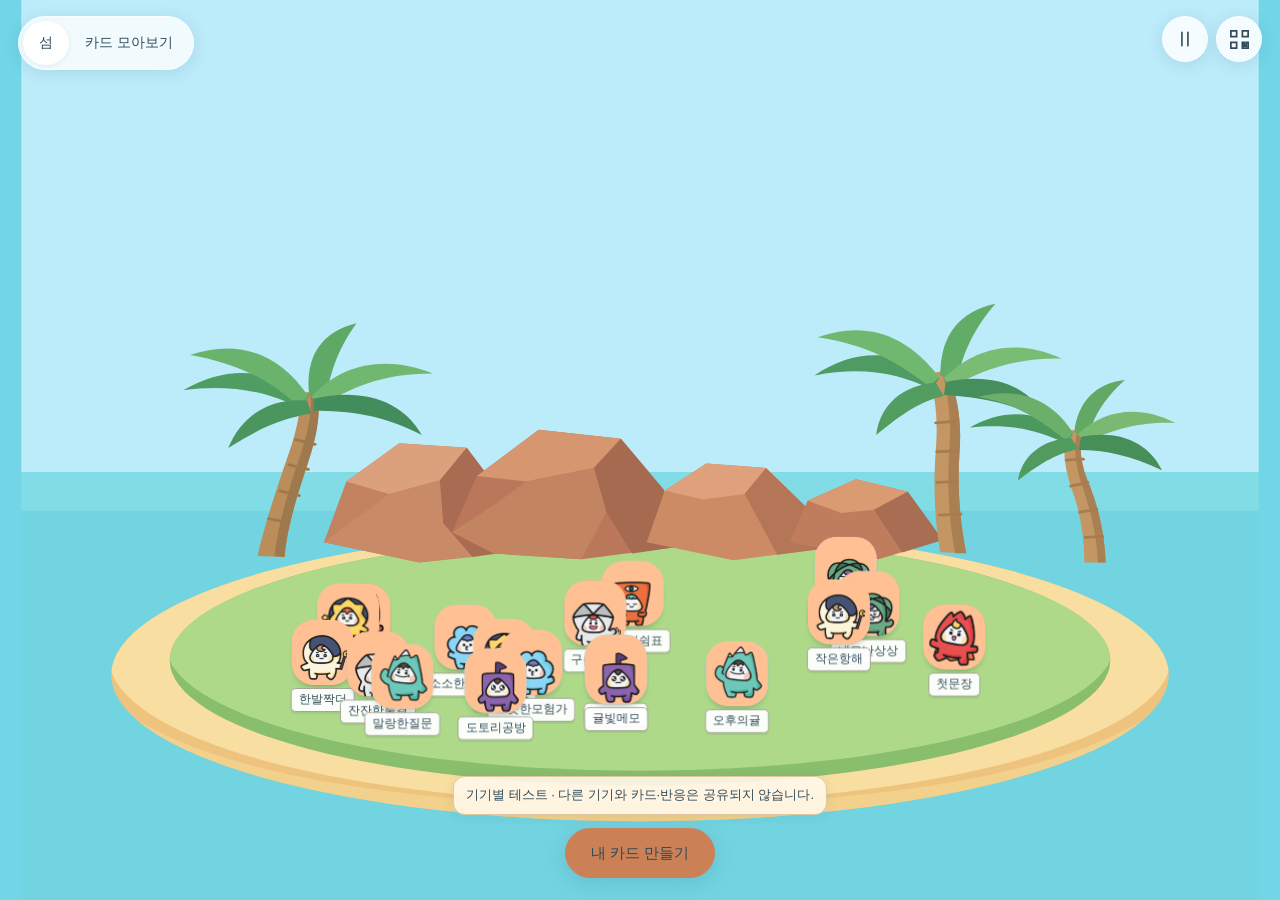
==== career-day-test/index.html @ 50d61bfe "Add Hope Creator mobile profile-card UI test in career-day-test" ====
<!doctype html><html lang="ko"><head><meta charset="utf-8"><meta name="viewport" content="width=device-width,initial-scale=1,viewport-fit=cover"><meta http-equiv="Content-Security-Policy" content="default-src 'self' data: blob:; script-src 'self'; style-src 'self' 'unsafe-inline'; img-src 'self' data: blob:; connect-src 'none'; object-src 'none'; base-uri 'self'; form-action 'none'"><meta name="theme-color" content="#73d8e9"><title>Hope Creator · Smilemates</title><link rel="stylesheet" href="./studio/style.css"><link rel="stylesheet" href="./studio/island.css"></head><body><div id="hc-root">
<nav class="island-controls" aria-label="보기 방식"><div class="view-switch"><button id="world-view" class="selected" aria-pressed="true">섬</button><button id="grid-view" aria-pressed="false">카드 모아보기</button></div><div class="utility-controls"><button id="motion-toggle" class="utility-button" aria-label="움직임 멈추기" title="움직임 멈추기">Ⅱ</button><button id="qr-open" class="utility-button" aria-label="휴대폰 접속 QR" title="휴대폰 접속 QR"><svg viewBox="0 0 24 24" aria-hidden="true"><path d="M3 3h6v6H3zM15 3h6v6h-6zM3 15h6v6H3zM15 15h2v2h-2zM19 15h2v6h-6v-2h4z"/></svg></button></div></nav>
<main><div class="world" id="world"><div class="island-stage" id="island-stage"><img class="island-landscape" src="./studio/assets/island.svg" alt=""><div id="avatars" class="avatars"></div></div></div><div id="card-grid" class="card-grid" hidden></div><div id="empty-state" hidden></div><div id="connection-notice" class="connection-notice" hidden></div></main>
<div class="my-card-dock"><button id="dock-button" class="button primary">내 카드 만들기</button></div>
<dialog id="editor" class="editor-dialog"><div class="dialog-header"><h2>자기소개 카드</h2><button class="icon-button close-editor" aria-label="카드 만들기 닫기">×</button></div><form id="profile-form" class="resume-sheet">
<div class="resume-top">
  <button id="character-preview" class="resume-photo" type="button" aria-label="필수 항목 작성 후 나의 캐릭터 그리기">
    <span id="preview-art"></span>
    <span id="photo-lock" class="photo-lock"><svg viewBox="0 0 32 32" aria-hidden="true"><rect x="7" y="14" width="18" height="14" rx="4"/><path d="M11 14v-4a5 5 0 0 1 10 0v4"/><path d="M16 20v3"/></svg><span class="sr-only">필수 항목 작성 후 열림</span></span>
    <span class="photo-edit">나를 그려요 <span aria-hidden="true">✎</span></span>
  </button>
  <div class="resume-info">
    <label class="resume-row"><span>이름</span><input name="name" id="name-input" maxlength="12" placeholder="눌러서 입력" required autocomplete="nickname"></label>
    <div class="resume-dopamine"><label for="dopamine-input">나의 도파민 <span class="field-count" data-count-for="dopamine-input">0/30</span></label><textarea name="dopamine" id="dopamine-input" maxlength="30" rows="3" placeholder="눌러서 입력" required></textarea></div>
  </div>
</div>
<section class="resume-section">
  <h3>지금의 나</h3>
  <div class="resume-mate-row"><span>나와 닮은 메이트</span><button type="button" class="mate-select-button" id="choose-mate" aria-haspopup="dialog">메이트 선택 <span aria-hidden="true">＋</span></button></div>
  <label class="resume-prompt" for="experience-input">메이트와 닮은 나의 경험 <span class="field-count" data-count-for="experience-input">0/80</span></label>
  <textarea name="experience" id="experience-input" maxlength="80" rows="3" placeholder="눌러서 입력" required></textarea>
</section>
<section class="resume-section">
  <h3>앞으로의 나</h3>
  <div class="resume-mate-row"><span>닮고 싶은 메이트</span><button type="button" class="mate-select-button" id="choose-aspiration" aria-haspopup="dialog">메이트 선택 <span aria-hidden="true">＋</span></button></div>
  <label class="resume-prompt" for="attempts-input">이를 위해 하고 있는 시도 <small>선택</small><span class="field-count" data-count-for="attempts-input">0/40</span></label>
  <textarea name="attempts" id="attempts-input" maxlength="40" rows="2" placeholder="눌러서 입력"></textarea>
</section>
<section class="resume-section">
  <h3><label for="concern-input">요즘 진로 고민</label><span class="field-count" data-count-for="concern-input">0/60</span></h3>
  <textarea name="concern" id="concern-input" maxlength="60" rows="3" placeholder="눌러서 입력" required></textarea>
</section>
<div class="form-end"><p id="form-error" role="alert" class="form-error" hidden></p><button type="submit" class="button primary full" id="submit-profile">저장</button></div></form></dialog>
<dialog id="mate-dialog" class="editor-dialog mate-dialog"><div class="dialog-header"><h2 id="mate-picker-title">메이트 선택</h2><button type="button" class="icon-button" id="mate-close" aria-label="메이트 선택 닫기">×</button></div><div class="mate-picker-body"><div id="mate-options" class="mate-options"></div></div></dialog>
<dialog id="character-dialog" class="editor-dialog character-dialog"><div class="dialog-header"><h2>나를 그려요</h2><button type="button" class="icon-button" id="character-close" aria-label="캐릭터 편집 닫기">×</button></div><div class="character-body"><div class="drawing-layout"><aside class="drawing-reference"><div id="reference-mate" aria-label="참고 메이트"></div></aside><details id="drawing-details" open><summary><span>직접 그리기</span><span aria-hidden="true">✎</span></summary><div class="drawing-tools"><div id="pen-colors" class="pen-colors"></div><button type="button" id="thin-pen" class="tool selected" aria-pressed="true">가는 펜</button><button type="button" id="thick-pen" class="tool" aria-pressed="false">굵은 펜</button></div><div class="canvas-wrap"><canvas id="drawing" width="600" height="600" aria-label="캐릭터 그림판"></canvas><span class="canvas-hint" id="canvas-hint"></span></div><div class="drawing-actions"><button type="button" id="undo-drawing" class="text-button">되돌리기</button><button type="button" id="clear-drawing" class="text-button">모두 지우기</button></div></details></div><button type="button" id="character-done" class="button primary full">완료</button></div></dialog>
<dialog id="profile-dialog" class="profile-dialog"><div class="profile-controls"><span id="profile-kind" class="preview-label"></span><button class="icon-button" id="close-profile" aria-label="소개 카드 닫기">×</button></div><article id="profile-card" class="profile-card"></article><div id="reaction-stage" class="reaction-stage" aria-live="polite"></div><div id="reaction-buttons" class="reaction-buttons"><button data-reaction="empathy" type="button" aria-label="공감해">❤️ 공감</button><button data-reaction="cool" type="button" aria-label="멋져">👏 멋져</button><button data-reaction="cheer" type="button" aria-label="응원해">🙌 응원</button><button data-reaction="curious" type="button" aria-label="궁금해">💭 궁금해</button></div><div class="profile-actions"><button class="button" id="edit-profile">수정</button><button class="button" id="save-image">이미지 저장</button><button class="button primary" id="present-card">크게 보기</button></div></dialog>
<dialog id="qr-dialog" class="qr-dialog"><button id="qr-close" class="icon-button" aria-label="QR 닫기">×</button><img src="./studio/assets/join-qr.svg" alt="휴대폰 접속 QR"><a href="./">휴대폰 접속</a></dialog>
<div id="toast" class="toast" role="status" aria-live="polite" hidden></div></div><script type="module" src="./studio/app.js"></script></body></html>
---- career-day-test/studio/style.css ----
@font-face{font-family:Studio;src:local('Pretendard'),local('Noto Sans KR'),local('Malgun Gothic');font-display:swap}
:root{font-family:Studio,'Apple SD Gothic Neo','Malgun Gothic',sans-serif;color:#263e4b;background:#f7f2e7;font-synthesis:none;font-size:16px}*{box-sizing:border-box}body{margin:0}button,input,textarea{font:inherit}button,a,input,summary{-webkit-tap-highlight-color:transparent}button{cursor:pointer}button:disabled{opacity:.4;cursor:default}a{color:inherit}button:focus-visible,a:focus-visible,summary:focus-visible,input:focus-visible{outline:3px solid #528caa;outline-offset:4px}button{color:inherit}#hc-root [hidden]{display:none!important}#hc-root .topbar{max-width:1440px;margin:auto;padding:24px 5vw;display:flex;align-items:center;gap:24px;border-bottom:1px solid #d5c8b7}#hc-root .brand{display:flex;align-items:center;gap:10px;text-decoration:none;font-size:14px;letter-spacing:.08em;font-weight:700;flex:1}#hc-root .brand b{font-weight:400}#hc-root .brand-sun{font-size:35px;color:#d97b48;line-height:1}#hc-root .preview-label{font-size:13px;color:#795d46;background:#ede4d4;border-radius:30px;padding:7px 12px;white-space:nowrap}#hc-root .button{display:inline-flex;justify-content:center;align-items:center;gap:8px;min-height:46px;border:1px solid #b6b3a6;background:#fffaf1;border-radius:50px;padding:12px 22px;font-weight:700;font-size:15px;text-decoration:none}#hc-root .button.primary{background:#cf7549;border-color:#cf7549;color:#fffdf8}#hc-root .button:hover{filter:brightness(.97)}#hc-root .button.small{min-height:42px;padding:10px 17px;font-size:14px}#hc-root main{max-width:1180px;margin:auto;padding:0 5vw}#hc-root .intro{position:relative;text-align:center;padding:62px 0 30px}#hc-root .eyebrow{font-size:13px;color:#8b6042;font-weight:700;letter-spacing:.1em}#hc-root h1{position:relative;display:inline-block;margin:18px 0 16px;font-size:clamp(40px,5.8vw,67px);line-height:1.2;letter-spacing:-.055em;font-weight:800}#hc-root h1 span{color:#bc683f}#hc-root .title-star{position:absolute;width:44px;right:-58px;top:42px;fill:#d69c51;transform:rotate(11deg)}#hc-root .intro p{font-size:16px;line-height:1.8;color:#646d69;margin:0}#hc-root .town-toolbar{display:flex;align-items:center;justify-content:space-between;gap:15px;padding:20px 0 17px}#hc-root .view-switch{display:flex;background:#eae5d9;border-radius:30px;padding:4px}#hc-root .view-switch button{border:0;background:transparent;border-radius:30px;padding:11px 19px;font-size:14px;min-height:44px}#hc-root .view-switch button.selected{background:#fffdf6;box-shadow:0 1px 6px #3d352312;font-weight:700}#hc-root .motion-toggle{border:0;background:none;text-decoration:underline;text-underline-offset:4px;font-size:14px;padding:10px;min-height:44px}#hc-root .discovery-controls{display:flex;align-items:center;gap:16px}#hc-root .search{display:flex;align-items:center;gap:10px;background:#fffdf7;border:1px solid #d6cebf;border-radius:12px;padding:12px 16px;flex:1;max-width:440px}#hc-root .search svg{stroke:#7a8888;stroke-width:1.6;fill:none;flex-shrink:0}#hc-root .search input{width:100%;min-width:0;border:0;background:transparent;outline:none;font-size:16px}#hc-root .count{font-size:14px;color:#68736f;margin-left:auto;white-space:nowrap}#hc-root .topic-filters{display:flex;gap:8px;overflow-x:auto;padding:15px 0;scrollbar-width:none}#hc-root .topic-filters button,#hc-root .editor-topics button{flex-shrink:0;background:#f9f6ef;border:1px solid #d5cec0;border-radius:30px;padding:10px 14px;font-size:14px;min-height:42px}#hc-root .topic-filters button.selected,#hc-root .editor-topics button.selected{background:#dceaf0;border-color:#7fa4b7;color:#294e61;font-weight:700}#hc-root .world{position:relative;min-height:800px;overflow:hidden;border-radius:180px 180px 22px 22px;background:radial-gradient(ellipse at 50% 32%,#fff8df 0%,#f1e7d1 62%,#e3e4d4 100%);isolation:isolate}#hc-root .scene-hint{position:absolute;top:27px;left:0;right:0;text-align:center;z-index:2;font-size:14px;color:#77654e}#hc-root .twinkle{color:#c48542;margin-right:5px}#hc-root .town-tree{position:absolute;top:30px;left:2%;width:96%;height:740px;z-index:-1}#hc-root .scene-spark{position:absolute;color:#829fac;opacity:.8;font-size:38px}#hc-root .spark-one{top:27%;left:5%}#hc-root .spark-two{bottom:26%;right:4%;font-size:26px}#hc-root .avatars{position:absolute;inset:150px 12% 95px;display:grid;grid-template-columns:repeat(4,minmax(0,1fr));grid-template-rows:repeat(3,minmax(0,1fr));gap:20px 10px;align-items:end;justify-items:center}#hc-root .avatar-button{position:relative;width:100%;max-width:150px;border:0;background:none;padding:0 0 5px;display:flex;align-items:center;flex-direction:column;animation:bob var(--duration,5s) ease-in-out infinite;animation-delay:var(--delay,0s);transform-origin:center bottom}#hc-root .avatar-button:hover,#hc-root .avatar-button:focus-visible{animation-play-state:paused;z-index:4}#hc-root .world.paused .avatar-button{animation-play-state:paused}#hc-root .mate-portrait{width:94px;height:98px;overflow:hidden;border-radius:34px;flex-shrink:0;background:var(--mate-color,#f7c49e);position:relative;box-shadow:0 8px 0 -4px #b1785438}#hc-root .mate-portrait .sprite{position:absolute;width:100%;height:100%;background-image:url('./assets/smilemates-reference.png');background-repeat:no-repeat;background-size:calc(636px * var(--sprite-scale,.81)) calc(649px * var(--sprite-scale,.81));background-position:calc(var(--sprite-x,0px) * var(--sprite-scale,.81) * -1) calc(var(--sprite-y,0px) * var(--sprite-scale,.81) * -1)}#hc-root .mate-portrait img{width:100%;height:100%;object-fit:contain}#hc-root .avatar-name{position:relative;margin-top:9px;max-width:150px;padding:5px 12px;background:#fffdf5;border:1px solid #d3b89b;border-radius:7px;font-size:15px;font-weight:700;white-space:nowrap;box-shadow:0 3px 0 #bd956321;overflow:hidden;text-overflow:ellipsis}#hc-root .avatar-button.mine .avatar-name{background:#415e70;border-color:#415e70;color:#fff}#hc-root .avatar-name .mine-word{font-weight:400;font-size:12px;margin-right:5px}#hc-root .avatar-topic{font-size:12px;color:#685944;margin-top:4px;white-space:nowrap}#hc-root .gallery-bottom{display:flex;align-items:center;justify-content:space-between;gap:15px;margin:18px 0}#hc-root .sample-note{font-size:13px;color:#77807b;line-height:1.6}#hc-root .pagination{display:flex;align-items:center;gap:12px;white-space:nowrap}#hc-root .pagination button{border:1px solid #d6cdbd;background:#fffaf0;border-radius:50%;height:44px;width:44px;font-size:13px;padding:0}#hc-root .pagination span{font-size:14px;color:#6a756f}#hc-root .connection-notice{font-size:14px;background:#f5e5cf;border-radius:12px;padding:12px 16px;line-height:1.6}#hc-root .card-grid{display:grid;grid-template-columns:repeat(3,minmax(0,1fr));gap:18px;padding:18px 0}#hc-root .mini-card{background:#fffcf3;border:1px solid #d7cebd;border-radius:18px;padding:22px;min-height:280px;display:flex;flex-direction:column;align-items:flex-start;text-align:left;box-shadow:3px 5px 0 #ded8c6}#hc-root .mini-card .mate-portrait{align-self:center;margin:3px 0 20px}#hc-root .mini-card strong{font-size:24px;word-break:keep-all;line-height:1.3}#hc-root .mini-card p{font-size:15px;line-height:1.65;margin:12px 0 0}#hc-root .mini-card small{font-size:13px;color:#687970;margin-top:12px}#hc-root .empty-state{text-align:center;padding:70px 20px;line-height:1.8;color:#718075}#hc-root .conversation-note{display:flex;gap:30px;align-items:center;justify-content:center;margin:75px 0 65px;border-top:1px solid #ddd3c4;padding-top:45px}#hc-root .note-doodle{font-size:84px;color:#d18951;line-height:1;transform:rotate(-12deg);font-family:cursive}#hc-root .conversation-note h2{font-size:24px;line-height:1.45;letter-spacing:-.025em;margin:0 0 12px}#hc-root .conversation-note p{font-size:15px;line-height:1.8;color:#6d766d;margin:0}#hc-root .footer{max-width:1180px;margin:0 auto 160px;padding:20px 5vw;border-top:1px solid #ddd4c4;display:flex;justify-content:space-between;gap:20px;font-size:12px;color:#7e8176;letter-spacing:.04em}#hc-root .my-card-dock{position:fixed;bottom:18px;left:50%;transform:translateX(-50%);width:min(820px,calc(100% - 32px));background:#fffdf5f2;backdrop-filter:blur(12px);border:1px solid #d9cdbb;box-shadow:0 8px 35px #45372020;border-radius:20px;padding:15px 20px;display:flex;align-items:center;justify-content:space-between;gap:15px;z-index:10}#hc-root .dock-eyebrow{display:block;font-size:12px;color:#7c8074;margin-bottom:5px}#hc-root .my-card-dock strong{font-size:16px;line-height:1.4}#hc-root dialog{border:1px solid #d4cbb8;box-shadow:0 30px 120px #182a3e35;color:#263e4b;max-height:calc(100dvh - 32px);border-radius:24px;padding:0;background:#faf6ec;width:calc(100% - 28px);overscroll-behavior:contain}#hc-root dialog::backdrop{background:#253d4d90;backdrop-filter:blur(5px)}#hc-root .editor-dialog{max-width:760px}#hc-root .dialog-header{display:flex;align-items:center;justify-content:space-between;gap:15px;padding:28px 32px 16px}#hc-root .dialog-header h2{font-size:28px;letter-spacing:-.035em;margin:10px 0 0}#hc-root .icon-button{border:1px solid #d6cebf;background:#fffaf1;border-radius:50%;width:44px;height:44px;font-size:30px;line-height:1;flex-shrink:0;display:flex;justify-content:center;align-items:center}#hc-root #profile-form{padding:0 32px 30px}#hc-root fieldset{border:0;padding:0;margin:24px 0}#hc-root legend{font-size:17px;font-weight:700;margin-bottom:14px;line-height:1.5}#hc-root legend small{font-size:13px;font-weight:400;color:#7c8179;margin-left:8px}#hc-root .mate-options{display:grid;grid-template-columns:repeat(5,minmax(0,1fr));gap:8px}#hc-root .mate-option{position:relative;border:1px solid #d9cfbc;background:#f4ecdd;border-radius:14px;padding:8px 3px 10px;display:flex;flex-direction:column;align-items:center;min-width:0}#hc-root .mate-option .mate-portrait{width:67px;height:70px;border-radius:23px;box-shadow:none;--sprite-scale:.577}#hc-root .mate-option strong{font-size:14px;margin-top:7px}#hc-root .mate-option small{font-size:12px;margin-top:3px;color:#6e776d}#hc-root .mate-option.selected{border:2px solid #648c9f;background:#e3edf0;padding:7px 2px 9px}#hc-root .mate-option.selected:after{content:'✓';position:absolute;top:5px;right:6px;color:#476e84;font-weight:800;font-size:16px}#hc-root .mate-description{background:#ecefe5;padding:12px 14px;border-radius:10px;font-size:14px;line-height:1.65;margin:12px 0}#hc-root .intent-options{display:flex;gap:10px}#hc-root .intent-options label{flex:1;font-size:14px;display:flex;align-items:center;gap:5px;border:1px solid #d4ccbd;border-radius:10px;padding:12px 10px;cursor:pointer;min-height:48px}#hc-root input[type=radio]{accent-color:#567e93;width:18px;height:18px;flex-shrink:0}#hc-root .field{display:flex;flex-direction:column;gap:10px;font-size:16px;font-weight:700;margin:22px 0}#hc-root .field input{background:#fffdf6;border:1px solid #cfc6b5;border-radius:10px;padding:14px 13px;width:100%;font-weight:400;font-size:16px;color:#263e4b}#hc-root .field small{font-size:12px;color:#7b8279;font-weight:400}#hc-root .form-two{display:grid;grid-template-columns:1fr 1.65fr;gap:20px}#hc-root .editor-topics{display:flex;flex-wrap:wrap;gap:8px}#hc-root details{border:1px solid #d7ccbb;border-radius:14px;margin:26px 0 20px;overflow:hidden}#hc-root summary{list-style:none;cursor:pointer;padding:17px 16px;display:flex;justify-content:space-between;gap:10px;font-size:16px;font-weight:700;line-height:1.4}#hc-root summary::-webkit-details-marker{display:none}#hc-root summary small{font-size:12px;color:#818477;font-weight:400;margin-left:6px}#hc-root .drawing-help{padding:0 16px;font-size:14px;color:#747b70;line-height:1.7}#hc-root .drawing-tools{display:flex;gap:8px;align-items:center;padding:0 15px 12px;flex-wrap:wrap}#hc-root .pen-colors{display:flex;gap:7px;align-items:center;margin-right:auto}#hc-root .pen-color{width:35px;height:35px;min-height:35px;border:3px solid #faf6ec;border-radius:50%;background:var(--pen-color)}#hc-root .pen-color.selected{outline:2px solid #5c7b87}#hc-root .tool{background:#fffaf1;border:1px solid #d3c7b4;padding:9px 10px;border-radius:8px;font-size:13px;min-height:40px}#hc-root .tool.selected{background:#e0eaf0;border-color:#66889d}#hc-root .canvas-wrap{position:relative;margin:0 15px;background:#fffdf5;border:1px dashed #cfbfa7;border-radius:12px;overflow:hidden}#hc-root canvas{width:100%;display:block;touch-action:none;aspect-ratio:1}#hc-root .canvas-hint{position:absolute;top:50%;left:0;right:0;text-align:center;pointer-events:none;color:#a79f8e;font-size:15px}#hc-root .drawing-actions{display:flex;justify-content:space-between;gap:10px;padding:8px 14px 12px}#hc-root .text-button{border:0;background:none;text-decoration:underline;text-underline-offset:4px;font-size:14px;min-height:44px;padding:8px 4px}#hc-root .form-end>p{font-size:13px;color:#7a8177;line-height:1.7}#hc-root .button.full{width:100%;min-height:52px;font-size:17px}#hc-root .form-error{color:#a94d38!important;background:#f6e2d3;padding:10px;border-radius:8px;font-size:14px!important}#hc-root .profile-dialog{max-width:480px;background:#e6dcc9;padding:14px;overflow:auto}#hc-root .profile-controls{display:flex;justify-content:space-between;align-items:center;margin-bottom:10px}#hc-root .profile-controls .icon-button{background:#f9f3e5;border:0}#hc-root .profile-card{position:relative;background:#fffaf0;border-radius:12px;border:1px solid #cdbca2;padding:30px 27px;min-height:550px;overflow:hidden;isolation:isolate}#hc-root .profile-card:before{content:'';position:absolute;width:190px;height:190px;background:var(--profile-color,#edc697);opacity:.6;top:-95px;right:-80px;border-radius:50%;z-index:-1}#hc-root .card-eyebrow{font-size:12px;letter-spacing:.12em;color:#9d6f4a;font-weight:700}#hc-root .profile-card h2{font-size:clamp(30px,7vw,42px);line-height:1.2;letter-spacing:-.04em;margin:17px 0 5px;overflow-wrap:anywhere}#hc-root .mate-line{font-size:16px;color:#7d684e;line-height:1.6;margin-bottom:15px}#hc-root .profile-art{height:175px;display:flex;align-items:center;justify-content:center;margin:10px 0 18px}#hc-root .profile-art .mate-portrait{width:155px;height:161px;border-radius:50px;--sprite-scale:1.336}#hc-root .profile-art img{width:100%;height:100%;object-fit:contain}#hc-root .profile-bio{font-size:21px;line-height:1.6;font-weight:600;word-break:keep-all;margin:0 0 17px}#hc-root .card-topics{display:flex;flex-wrap:wrap;gap:6px}#hc-root .card-topics span{background:#e9eee5;border-radius:30px;padding:7px 11px;font-size:14px;color:#486258}#hc-root .opener-block{margin-top:23px;border-top:1px dashed #d7c8af;padding-top:17px}#hc-root .opener-block small{font-size:13px;font-weight:700;color:#9a714d}#hc-root .opener-block p{font-size:18px;line-height:1.6;margin:8px 0 0;word-break:keep-all}#hc-root .profile-actions{display:flex;gap:7px;margin-top:12px;flex-wrap:wrap}#hc-root .profile-actions .button{flex:1;padding:12px 10px;font-size:14px;white-space:nowrap}#hc-root .profile-dialog.presenting{max-width:620px;background:#fffaf0;padding:8px;border-radius:16px}#hc-root .profile-dialog.presenting .profile-card{border:0;min-height:0}#hc-root .profile-dialog.presenting .profile-actions{display:none}#hc-root .profile-dialog.presenting .profile-controls{position:sticky;top:-8px;z-index:3;background:#fffaf0;margin:0}#hc-root .profile-dialog.presenting .profile-bio{font-size:24px}#hc-root .profile-dialog.presenting .opener-block p{font-size:21px}#hc-root .toast{position:fixed;bottom:120px;left:50%;transform:translateX(-50%);z-index:100;width:max-content;max-width:calc(100% - 36px);border:1px solid #a9b8b7;border-radius:14px;background:#294957;color:#fff;padding:13px 20px;font-size:15px;line-height:1.6;box-shadow:0 4px 22px #14232b30}#hc-root .sample-chip{display:inline-block;font-size:11px;background:#efe9dc;color:#8d8372;border-radius:20px;padding:3px 7px;margin-left:5px;vertical-align:middle}
@keyframes bob{0%,100%{transform:translateY(0) rotate(var(--tilt,-1deg))}50%{transform:translateY(-9px) rotate(calc(var(--tilt,-1deg) + 2deg))}}
@media(min-width:950px){#hc-root .world{border-radius:220px 220px 25px 25px}#hc-root .avatars{inset:142px 15% 83px;gap:27px 35px}#hc-root .mate-portrait{width:108px;height:112px;--sprite-scale:.931}#hc-root .avatar-name{font-size:16px}}
@media(max-width:650px){#hc-root .topbar{padding:14px 18px;gap:8px}#hc-root .brand{font-size:11px;gap:6px;letter-spacing:.035em}#hc-root .brand-sun{font-size:28px}#hc-root .topbar .preview-label{display:none}#hc-root .button.small{font-size:12px;padding:9px 12px;min-height:40px}#hc-root main{padding:0 18px}#hc-root .intro{padding:43px 0 21px}#hc-root .intro .eyebrow{font-size:12px}#hc-root h1{font-size:43px;margin-top:15px}#hc-root .title-star{width:29px;right:-35px;top:35px}#hc-root .intro p{font-size:14px;line-height:1.8}#hc-root .town-toolbar{gap:8px;padding-top:13px}#hc-root .view-switch button{padding:9px 12px;font-size:12px;min-height:42px}#hc-root .motion-toggle{font-size:12px;padding:7px;min-width:78px}#hc-root .discovery-controls{gap:8px;align-items:stretch;flex-wrap:wrap}#hc-root .search{max-width:none;min-width:70%;padding:12px}#hc-root .count{font-size:12px;width:100%;text-align:right;padding-top:2px}#hc-root .topic-filters{padding:10px 0 15px}#hc-root .topic-filters button{font-size:12px;padding:9px 12px;min-height:40px}#hc-root .world{min-height:750px;border-radius:90px 90px 18px 18px;margin:0 -2px}#hc-root .town-tree{top:26px;height:704px;width:116%;left:-8%}#hc-root .scene-hint{top:25px;font-size:12px}#hc-root .avatars{inset:137px 4% 85px;grid-template-columns:repeat(3,minmax(0,1fr));grid-template-rows:repeat(4,minmax(0,1fr));gap:15px 3px}#hc-root .avatar-button{max-width:110px}#hc-root .mate-portrait{width:73px;height:77px;border-radius:27px;--sprite-scale:.629}#hc-root .avatar-name{font-size:13px;padding:5px 8px;max-width:108px;margin-top:6px}#hc-root .avatar-topic{font-size:11px;max-width:104px;text-overflow:ellipsis;overflow:hidden}#hc-root .scene-spark{font-size:25px}#hc-root .gallery-bottom{align-items:flex-start;gap:8px}#hc-root .sample-note{font-size:12px;max-width:58%}#hc-root .pagination{gap:7px}#hc-root .pagination button{height:40px;width:40px;font-size:12px}#hc-root .pagination span{font-size:12px}#hc-root .card-grid{grid-template-columns:repeat(2,minmax(0,1fr));gap:12px}#hc-root .mini-card{padding:18px 13px;min-height:250px;border-radius:13px}#hc-root .mini-card strong{font-size:20px}#hc-root .mini-card p{font-size:14px}#hc-root .mini-card small{font-size:12px}#hc-root .conversation-note{gap:15px;margin:45px 0}#hc-root .note-doodle{font-size:56px}#hc-root .conversation-note h2{font-size:20px}#hc-root .conversation-note p{font-size:13px}#hc-root .conversation-note p br{display:none}#hc-root .footer{flex-direction:column;gap:8px;padding:18px;margin-bottom:140px}#hc-root .my-card-dock{bottom:12px;padding:12px 14px;border-radius:16px;gap:10px;width:calc(100% - 24px)}#hc-root .dock-eyebrow{font-size:11px;margin-bottom:4px}#hc-root .my-card-dock strong{font-size:13px}#hc-root .my-card-dock .button{font-size:13px;padding:11px 15px;white-space:nowrap}#hc-root .dialog-header{padding:22px 18px 8px}#hc-root .dialog-header h2{font-size:25px}#hc-root #profile-form{padding:0 18px 25px}#hc-root .mate-options{gap:6px}#hc-root .mate-option{padding:6px 1px 8px;border-radius:10px}#hc-root .mate-option .mate-portrait{width:48px;height:51px;border-radius:17px;--sprite-scale:.414}#hc-root .mate-option strong{font-size:12px;margin-top:5px}#hc-root .mate-option small{font-size:10px}#hc-root .mate-option.selected{padding:5px 0 7px}#hc-root .mate-option.selected:after{font-size:13px;top:2px;right:3px}#hc-root .mate-description{font-size:13px}#hc-root .intent-options{gap:7px}#hc-root .intent-options label{font-size:12px;padding:10px 7px;gap:3px}#hc-root .form-two{grid-template-columns:1fr;gap:0}#hc-root .field{margin:20px 0}#hc-root .field small{font-size:12px}#hc-root legend{font-size:16px}#hc-root summary{font-size:14px;padding:16px 12px}#hc-root .profile-dialog{padding:10px}#hc-root .profile-card{padding:24px 21px;min-height:535px}#hc-root .profile-art{height:157px;margin-bottom:16px}#hc-root .profile-art .mate-portrait{width:140px;height:145px;--sprite-scale:1.207}#hc-root .profile-bio{font-size:20px}#hc-root .profile-dialog.presenting .profile-card{padding-top:6px}#hc-root .profile-dialog.presenting .profile-bio{font-size:22px}#hc-root .profile-dialog.presenting .profile-art{height:145px}#hc-root .profile-dialog.presenting .opener-block p{font-size:19px}#hc-root .profile-dialog.presenting .profile-card h2{font-size:36px}}
@media(prefers-reduced-motion:reduce){#hc-root *,#hc-root *:before,#hc-root *:after{animation:none!important;scroll-behavior:auto!important}}
---- career-day-test/studio/island.css ----
html,body{height:100%;overflow:hidden;background:#72d6e7}#hc-root{height:100dvh}#hc-root main{max-width:none;padding:0;height:100%}#hc-root .world{height:100%;min-height:0;border:0;border-radius:0;background:#72d6e7;overflow:auto;scrollbar-width:none;overscroll-behavior:none}#hc-root .island-stage{position:relative;width:max(100%,920px);height:max(100%,680px);min-height:100dvh;isolation:isolate}#hc-root .island-landscape{position:absolute;inset:0;width:100%;height:100%;z-index:-1;object-fit:fill}#hc-root .avatars{position:absolute;inset:0;display:block}#hc-root .avatar-button{position:absolute;left:0;top:0;width:82px;height:105px;max-width:none;animation:none;will-change:transform;padding:0;justify-content:flex-end;transition:filter .15s}#hc-root .avatar-button:hover,#hc-root .avatar-button:focus-visible{filter:drop-shadow(0 0 5px #fff);z-index:100!important}#hc-root .avatar-button .mate-portrait{width:62px;height:65px;--sprite-scale:.535;border-radius:22px;box-shadow:0 5px 6px -4px #30564570}#hc-root .avatar-button .mate-portrait.drawn{background:transparent;border-radius:0;box-shadow:none;width:78px;height:78px;filter:drop-shadow(1px 3px 1px #3e583d36)}#hc-root .avatar-name{font-size:12px;padding:3px 7px;line-height:1.3;min-height:22px;margin-top:3px;background:#fffffff0;border:1px solid #a3a798;border-radius:5px;max-width:112px;box-shadow:0 2px 0 #3e573b1a}#hc-root .avatar-topic{display:none}#hc-root .island-controls{position:fixed;top:max(16px,env(safe-area-inset-top));left:18px;right:18px;display:flex;align-items:flex-start;justify-content:space-between;gap:12px;z-index:15;pointer-events:none}#hc-root .island-controls>*{pointer-events:auto}#hc-root .view-switch{background:#ffffffc9;backdrop-filter:blur(8px);border:1px solid #ffffffa0;box-shadow:0 3px 16px #235e7120}#hc-root .view-switch button{font-size:14px;padding:10px 16px;min-height:44px}#hc-root .view-switch button.selected{background:white;box-shadow:0 1px 4px #30494d18}#hc-root .utility-controls{display:flex;gap:8px}#hc-root .utility-button{height:46px;min-width:46px;border:1px solid #fff9;background:#ffffffd9;backdrop-filter:blur(8px);border-radius:50%;display:flex;align-items:center;justify-content:center;font-size:20px;font-weight:700;box-shadow:0 3px 16px #235e7120}#hc-root .utility-button svg{width:23px;height:23px;fill:none;stroke:currentColor;stroke-width:1.8}#hc-root .card-grid{position:absolute;inset:0;padding:88px max(20px,calc((100vw - 1000px)/2)) 120px;overflow-y:auto;background:#ecf4ef;grid-template-columns:repeat(3,minmax(0,1fr));align-content:start}#hc-root .mini-card{min-height:260px}#hc-root .my-card-dock{bottom:max(22px,env(safe-area-inset-bottom));width:auto;border:0;padding:0;background:transparent;box-shadow:none;backdrop-filter:none;border-radius:0}#hc-root .my-card-dock .button{min-width:150px;background:#fffdf5;color:#294b5c;border:1px solid #c1c7be;box-shadow:0 4px 20px #274b5d27;font-size:15px;min-height:50px}#hc-root .connection-notice{position:fixed;bottom:85px;left:50%;transform:translateX(-50%);z-index:12;max-width:calc(100% - 40px);width:max-content;font-size:13px;padding:8px 12px;background:#fff8e8e8;border:1px solid #dec79f;box-shadow:0 2px 12px #233a3f15}#hc-root .profile-art .mate-portrait.drawn{background:transparent;border-radius:0;box-shadow:none}#hc-root .qr-dialog{max-width:360px;padding:24px;background:white;text-align:center}#hc-root .qr-dialog .icon-button{margin-left:auto}#hc-root .qr-dialog img{display:block;width:100%;height:auto;margin:12px 0}#hc-root .qr-dialog a{display:inline-block;padding:12px;font-size:16px}#hc-root .dialog-header h2{font-size:25px;margin:0}#hc-root .mate-description{font-size:14px}#hc-root .intent-options label{font-size:14px}#hc-root .field small{font-size:13px}#hc-root .toast{bottom:90px}#hc-root .profile-card{min-height:0}#hc-root .profile-bio:empty,#hc-root .card-topics:empty{display:none}#hc-root .sample-chip{font-size:12px}
#hc-root .editor-dialog{max-width:700px;background:#fffdf6;border-radius:18px}#hc-root .editor-dialog .dialog-header{padding:24px 25px 10px}#hc-root .editor-dialog .dialog-header h2{font-size:23px;letter-spacing:.05em}#hc-root #profile-form.resume-sheet{margin:10px 24px 24px;padding:16px;border:1px solid #d9dacb;border-radius:8px;background:#fffef9}#hc-root .resume-top{display:grid;grid-template-columns:128px 1fr;gap:12px}#hc-root .resume-photo{background:#f6edda;border:1px dashed #bcbca7;border-radius:9px;padding:12px 5px;display:flex;align-items:center;justify-content:center;flex-direction:column;gap:10px;min-height:162px}#hc-root .resume-photo .mate-portrait{width:94px;height:98px;--sprite-scale:.81;box-shadow:none}#hc-root .resume-photo .mate-portrait.drawn{background:none}#hc-root .photo-edit{font-size:14px;color:#687666}#hc-root .resume-info{display:flex;flex-direction:column;border-top:2px solid #7d9181;border-bottom:1px solid #d7ddce}#hc-root .resume-row{display:grid;grid-template-columns:86px 1fr;align-items:stretch;margin:0;min-height:54px;border-bottom:1px solid #e0e4d8;font-size:14px}#hc-root .resume-row:last-child{border-bottom:0}#hc-root .resume-row>span{padding:16px 8px;background:#edf1e7;display:flex;align-items:center;word-break:keep-all}#hc-root .resume-row input,#hc-root .resume-row button{border:0;width:100%;min-width:0;background:transparent;text-align:left;padding:12px 10px;font-size:16px;color:#304b5a;border-radius:0}#hc-root .resume-row button{font-size:14px}#hc-root .resume-row input:hover,#hc-root .resume-row button:hover,#hc-root .resume-section textarea:hover{background:#f6f9f0}#hc-root .resume-row input:focus,#hc-root .resume-section textarea:focus{outline:2px solid #89a9b5;outline-offset:-2px;background:#f7faf2}#hc-root .resume-section{margin-top:22px;border-bottom:1px solid #dce1d3}#hc-root .resume-section h3{margin:0;background:#e9efe1;border-top:2px solid #7d9181;padding:9px 10px;font-size:15px;font-weight:600}#hc-root .resume-section h3 small{font-size:12px;margin-left:8px;color:#71806b;font-weight:400}#hc-root .resume-section textarea{border:0;resize:vertical;background:transparent;padding:16px 10px;width:100%;font:inherit;font-size:16px;line-height:1.6;color:#304b5a;min-height:87px;display:block}#hc-root .resume-section .editor-topics{padding:14px 6px;gap:7px}#hc-root .resume-section .editor-topics button{font-size:13px;padding:8px 11px;min-height:38px}#hc-root .character-body{padding:0 24px 24px}#hc-root .character-body fieldset{margin-top:10px}#hc-root .character-body .canvas-wrap{max-width:400px;margin-left:auto;margin-right:auto}#hc-root .sr-only{position:absolute;width:1px;height:1px;padding:0;margin:-1px;overflow:hidden;clip:rect(0,0,0,0);white-space:nowrap;border:0}
@media(max-width:650px){#hc-root .island-controls{left:12px;right:12px;gap:8px}#hc-root .view-switch button{font-size:14px;padding:9px 12px}#hc-root .utility-controls{gap:6px}#hc-root .utility-button{min-width:44px;height:44px}#hc-root .card-grid{grid-template-columns:repeat(2,minmax(0,1fr));padding:82px 14px 115px;gap:12px}#hc-root .avatar-button .mate-portrait{width:62px;height:65px;--sprite-scale:.535}#hc-root .my-card-dock .button{min-width:145px;font-size:15px}#hc-root .mini-card{padding:20px 13px;min-height:260px}#hc-root .mini-card .mate-portrait{width:73px;height:77px;--sprite-scale:.629}#hc-root .profile-card{min-height:0}#hc-root .editor-dialog .mate-option strong{font-size:12px}#hc-root .editor-dialog .mate-option small{font-size:11px}#hc-root .editor-dialog .dialog-header{padding:20px 16px 6px}#hc-root #profile-form.resume-sheet{padding:10px;margin:10px 12px 18px}#hc-root .resume-top{grid-template-columns:94px 1fr;gap:8px}#hc-root .resume-row{grid-template-columns:66px 1fr;font-size:12px;min-height:51px}#hc-root .resume-row>span{padding:12px 6px}#hc-root .resume-row input,#hc-root .resume-row button{padding:10px 7px}#hc-root .resume-row button{font-size:13px}#hc-root .resume-photo{padding:10px 3px;min-height:153px}#hc-root .resume-photo .mate-portrait{width:73px;height:77px;--sprite-scale:.629}#hc-root .photo-edit{font-size:12px}#hc-root .character-body{padding:0 16px 20px}}

/* A single, directly editable introduction sheet. */
#hc-root .editor-dialog{max-width:700px;background:#fffcf4;border:1px solid #d3cdbd;border-radius:18px;overflow-y:auto;scrollbar-width:thin}
#hc-root .editor-dialog .dialog-header{padding:22px 24px 8px;align-items:center}
#hc-root .editor-dialog .dialog-header h2{margin:0;font-size:23px;letter-spacing:-.035em}
#hc-root #profile-form.resume-sheet{margin:10px 24px 24px;padding:20px;background:#fffefa;border:1px solid #d4dacb;border-radius:5px;box-shadow:3px 4px 0 #e6e6d7}
#hc-root .resume-top{display:grid;grid-template-columns:132px minmax(0,1fr);gap:14px;align-items:stretch}
#hc-root .resume-photo{position:relative;min-height:190px;padding:12px 8px 9px;gap:9px;border:1px dashed #b5c3af;border-radius:7px;background:#f2f0df;display:flex;align-items:center;justify-content:space-between;flex-direction:column;overflow:hidden}
#hc-root .resume-photo:focus-visible{outline:3px solid #729aab;outline-offset:3px}
#hc-root #preview-art{display:flex;align-items:center;justify-content:center;width:100%;min-height:132px;flex:1}
#hc-root #preview-art:empty{min-height:132px}
#hc-root #preview-art .mate-portrait{width:108px;height:113px;--sprite-scale:.931;box-shadow:none;border-radius:0;background:transparent}
#hc-root #preview-art .mate-portrait.drawn{width:100%;height:140px}
#hc-root #preview-art>img{width:100%;height:140px;object-fit:contain}
#hc-root .photo-lock{position:absolute;inset:12px 8px 37px;display:flex;align-items:center;justify-content:center;background:#f2f0dfed;color:#84957b;pointer-events:none}
#hc-root .photo-lock svg{width:39px;height:39px;stroke:currentColor;fill:none;stroke-width:1.7;stroke-linecap:round;stroke-linejoin:round}
#hc-root .photo-edit{display:block;font-size:13px;line-height:1.4;color:#65775e;font-weight:600;white-space:nowrap}
#hc-root .resume-info{display:flex;flex-direction:column;border-top:2px solid #8b9d83;border-bottom:1px solid #d8dfce;min-width:0}
#hc-root .resume-row{display:grid;grid-template-columns:66px minmax(0,1fr);min-height:58px;font-size:14px;border-bottom:1px solid #dce2d2;margin:0}
#hc-root .resume-row>span{padding:12px 10px;background:#edf2e5;display:flex;align-items:center;word-break:keep-all}
#hc-root .resume-row input{display:block;border:0;border-radius:0;min-width:0;width:100%;padding:13px 11px;font-size:18px;background:transparent;color:#2f4852}
#hc-root .resume-dopamine{flex:1;min-width:0;display:flex;flex-direction:column}
#hc-root .resume-dopamine>label{display:flex;align-items:center;gap:8px;background:#f1f4e9;padding:10px 10px 7px;font-size:14px;line-height:1.5}
#hc-root .resume-dopamine textarea{flex:1;min-height:86px;width:100%;padding:12px 10px;border:0;border-radius:0;background:transparent;resize:vertical;color:#2f4852;font-size:16px;line-height:1.55}
#hc-root .field-count{margin-left:auto;color:#87917e;font-size:11px;font-weight:400;letter-spacing:0;line-height:1.5;white-space:nowrap;font-variant-numeric:tabular-nums}
#hc-root .resume-section{margin-top:21px;border-bottom:1px solid #d8dfce}
#hc-root .resume-section h3{display:flex;align-items:center;gap:8px;margin:0;padding:9px 11px;background:#eaf0df;border-top:2px solid #8b9d83;font-size:15px;font-weight:700;line-height:1.5;color:#485f46}
#hc-root .resume-section h3 label{cursor:text}
#hc-root .resume-mate-row{display:flex;align-items:center;justify-content:space-between;gap:12px;min-height:58px;padding:9px 10px;border-bottom:1px dashed #dde2d4;font-size:13px;color:#627459}
#hc-root .resume-mate-row>span{flex-shrink:0}
#hc-root .mate-select-button{display:flex;align-items:center;justify-content:center;gap:7px;min-height:42px;min-width:130px;max-width:68%;padding:7px 12px;border:1px solid #cad6bd;border-radius:8px;background:#f5f7ed;text-align:left;color:#435d42;font-size:14px;font-weight:600;line-height:1.4;overflow-wrap:anywhere}
#hc-root .mate-select-button:hover{background:#ebf1e1}
#hc-root .mate-select-button .mate-portrait{width:28px;height:30px;--sprite-scale:.242;border-radius:0;box-shadow:none;background:transparent}
#hc-root .mate-select-button img{width:28px;height:30px;object-fit:contain}
#hc-root .resume-prompt{display:flex;align-items:center;gap:6px;padding:12px 10px 0;font-size:13px;line-height:1.5;color:#6d7c65}
#hc-root .resume-prompt small{font-size:11px;color:#919787;font-weight:400}
#hc-root .resume-section textarea{display:block;min-height:85px;width:100%;margin:0;padding:12px 10px 16px;border:0;border-radius:0;background:transparent;resize:vertical;overflow-wrap:anywhere;font-family:inherit;font-size:17px;font-weight:400;line-height:1.7;color:#2f4852}
#hc-root .resume-section textarea::placeholder,#hc-root .resume-row input::placeholder,#hc-root .resume-dopamine textarea::placeholder{color:#a5ad9b;font-size:15px}
#hc-root .resume-row input:hover,#hc-root .resume-dopamine textarea:hover,#hc-root .resume-section textarea:hover{background:#f8faef}
#hc-root .resume-row input:focus,#hc-root .resume-dopamine textarea:focus,#hc-root .resume-section textarea:focus{outline:2px solid #89a7ac;outline-offset:-2px;background:#f8fbf0}
#hc-root .resume-sheet .form-end{margin-top:22px}
#hc-root .resume-sheet .form-end>p:empty{display:none}
#hc-root .resume-sheet .form-end .button{font-size:16px;min-height:48px;background:#78916c;border-color:#78916c}
#hc-root .mate-dialog{max-width:660px}
#hc-root .mate-picker-body{padding:12px 24px 26px}
#hc-root .mate-dialog .mate-options{grid-template-columns:repeat(5,minmax(0,1fr));gap:10px}
#hc-root .mate-dialog .mate-option{padding:11px 4px 12px;border-radius:11px;background:#f3f2e5;border:1px solid #d5dbc9;min-height:115px}
#hc-root .mate-dialog .mate-option.selected{padding:10px 3px 11px;border:2px solid #7b9a6f;background:#eaf1df}
#hc-root .mate-dialog .mate-option strong{font-size:13px}
#hc-root .mate-dialog .mate-option small{font-size:11px}
#hc-root .character-dialog{max-width:790px}
#hc-root .character-body{padding:10px 24px 24px}
#hc-root .drawing-layout{display:grid;grid-template-columns:128px minmax(0,1fr);align-items:start;gap:14px}
#hc-root .drawing-reference{padding:14px 8px;background:#f1f3e7;border:1px solid #d5dcc9;border-radius:10px;min-height:145px;display:flex;justify-content:center;align-items:center}
#hc-root #reference-mate{display:flex;flex-direction:column;align-items:center;justify-content:center;gap:10px;text-align:center;font-size:13px;line-height:1.5;max-width:100%}
#hc-root #reference-mate .mate-portrait{width:94px;height:98px;--sprite-scale:.81;box-shadow:none;border-radius:0;background:transparent}
#hc-root #reference-mate>img{max-width:100%;height:auto;max-height:150px;object-fit:contain}
#hc-root #reference-mate p{font-size:13px;margin:0;color:#6c7b61}
#hc-root #drawing-details{margin:0 0 16px;border-radius:10px;border-color:#d8dece}
#hc-root #drawing-details>summary{padding:12px 14px;font-size:14px;background:#f1f4e8}
#hc-root .character-body .drawing-tools{padding:12px;gap:7px}
#hc-root .character-body .pen-colors{gap:6px;width:100%;margin-right:0;margin-bottom:2px}
#hc-root .character-body .pen-color{width:31px;height:31px;min-height:31px;border-width:3px}
#hc-root .character-body .tool{min-height:38px;font-size:12px;padding:8px 10px}
#hc-root .character-body .canvas-wrap{max-width:460px;margin:0 12px;border-color:#c7d4bb;background:#fffefa;border-radius:8px}
#hc-root .character-body canvas{touch-action:none;user-select:none;-webkit-user-select:none}
#hc-root .character-body>.button{min-height:48px;font-size:16px;background:#78916c;border-color:#78916c}

/* Result-card reading size. */
#hc-root .profile-card .profile-question,#hc-root .profile-card .resume-card-field h3,#hc-root .profile-card .resume-card-field>label{margin:0 0 7px;font-size:14px;font-weight:700;line-height:1.5;color:#71816b}
#hc-root .profile-card .profile-answer,#hc-root .profile-card .resume-card-field p{font-size:21px;line-height:1.6;letter-spacing:-.02em;overflow-wrap:anywhere;word-break:keep-all;white-space:pre-wrap;margin:0}
#hc-root .profile-card .resume-card-field{margin-top:20px}
#hc-root .profile-card .resume-card-field:first-child{margin-top:0}
#hc-root .profile-card .result-top{display:flex;align-items:center;gap:18px;margin:0 0 25px}
#hc-root .profile-card .result-top>.mate-portrait{width:106px;height:112px;--sprite-scale:.914;border-radius:0;background:transparent;box-shadow:none}
#hc-root .profile-card .result-top h2{font-size:34px;line-height:1.25;margin:0;min-width:0}
#hc-root .profile-card .card-section{border-top:1px solid #d8dfce;margin-top:21px;padding-top:15px}
#hc-root .profile-card .card-section h3{margin:0 0 8px;font-size:14px;line-height:1.5;color:#6d7f65;font-weight:700}
#hc-root .profile-card .card-section p,#hc-root .profile-card .card-section .mate-value{font-size:21px;line-height:1.6;letter-spacing:-.02em;margin:0;white-space:pre-wrap;overflow-wrap:anywhere;word-break:keep-all}
#hc-root .profile-card .card-section .mate-value{font-weight:600;margin-bottom:7px}
#hc-root .profile-card .aspiration-line{display:flex;align-items:center;gap:10px;margin:3px 0 8px}
#hc-root .profile-card .aspiration-line .mate-portrait{width:42px;height:45px;--sprite-scale:.362;box-shadow:none;border-radius:0;background:transparent}
#hc-root .profile-card .aspiration-line strong{font-size:20px;line-height:1.5;letter-spacing:-.02em;min-width:0;word-break:keep-all}
#hc-root #reference-mate strong{font-size:13px}
#hc-root #reference-mate>span{font-size:12px;color:#71816a}

/* Reactions float above a card without intercepting taps. */
#hc-root .reaction-stage{position:absolute;inset:0 0 auto;z-index:20;pointer-events:none;overflow:hidden;border-radius:inherit}
#hc-root .reaction-float{position:absolute;left:var(--reaction-x,50%);bottom:70px;display:flex;flex-direction:column;align-items:center;gap:4px;width:100px;pointer-events:none;animation:hc-reaction-rise 4s ease-out both;filter:drop-shadow(0 3px 7px #263e4b25)}
#hc-root .reaction-float .mate-portrait,#hc-root .reaction-float .reaction-portrait{width:70px;height:70px;border-radius:0;box-shadow:none;background:transparent;--sprite-scale:.604}
#hc-root .reaction-float>img,#hc-root .reaction-float .reaction-portrait img{width:70px;height:70px;object-fit:contain}
#hc-root .reaction-float .reaction-name,#hc-root .reaction-float .nickname,#hc-root .reaction-float>strong,#hc-root .reaction-float>small{font-size:14px;line-height:1.4;max-width:100px;overflow:hidden;text-overflow:ellipsis;white-space:nowrap;color:#294b58;background:#fffdf3ed;padding:2px 7px;border-radius:5px}
#hc-root .reaction-float .reaction-icon{font-size:24px;line-height:1.2}
#hc-root .reaction-buttons{position:sticky;bottom:0;z-index:25;display:grid;grid-template-columns:repeat(4,minmax(0,1fr));gap:6px;margin-top:12px;background:#e6dcc9f5;padding:7px 0}
#hc-root .reaction-buttons button{min-width:0;min-height:44px;padding:8px 3px;border:1px solid #c8d5c1;border-radius:10px;background:#fffef5;color:#425a46;font-size:13px;line-height:1.4;white-space:nowrap}
#hc-root .reaction-buttons button:active{transform:translateY(1px);background:#e9f0e1}
#hc-root .reaction-buttons button:focus-visible{outline:3px solid #729aab;outline-offset:2px}
@keyframes hc-reaction-rise{0%{opacity:0;transform:translate(-50%,30px) scale(.85)}12%{opacity:1;transform:translate(-50%,0) scale(1)}75%{opacity:1}100%{opacity:0;transform:translate(calc(-50% + var(--reaction-drift,0px)),-240px) scale(1.05)}}
@media(max-width:650px){
  #hc-root .editor-dialog{max-height:calc(100dvh - 20px);width:calc(100% - 20px);border-radius:15px}
  #hc-root .editor-dialog .dialog-header{padding:17px 15px 5px}
  #hc-root .editor-dialog .dialog-header h2{font-size:21px}
  #hc-root #profile-form.resume-sheet{margin:10px 10px 16px;padding:12px}
  #hc-root .resume-top{grid-template-columns:96px minmax(0,1fr);gap:9px}
  #hc-root .resume-photo{min-height:184px;padding:10px 5px 8px}
  #hc-root #preview-art,#hc-root #preview-art:empty{min-height:126px}
  #hc-root #preview-art .mate-portrait{width:83px;height:87px;--sprite-scale:.716}
  #hc-root #preview-art .mate-portrait.drawn,#hc-root #preview-art>img{width:100%;height:126px}
  #hc-root .photo-edit{font-size:11px}
  #hc-root .photo-lock{inset:10px 5px 34px}
  #hc-root .photo-lock svg{width:32px;height:32px}
  #hc-root .resume-row{grid-template-columns:48px minmax(0,1fr);min-height:53px;font-size:13px}
  #hc-root .resume-row>span{padding:10px 7px}
  #hc-root .resume-row input{font-size:17px;padding:11px 7px}
  #hc-root .resume-dopamine>label{padding:9px 7px 7px;font-size:13px;gap:4px;flex-wrap:wrap}
  #hc-root .resume-dopamine textarea{padding:10px 7px;font-size:16px;min-height:91px}
  #hc-root .field-count{font-size:10px}
  #hc-root .resume-section{margin-top:19px}
  #hc-root .resume-section h3{padding:8px 9px;font-size:14px}
  #hc-root .resume-mate-row{padding:9px 8px;gap:7px;font-size:12px}
  #hc-root .mate-select-button{min-width:112px;max-width:64%;font-size:13px;padding:7px 8px}
  #hc-root .resume-prompt{padding:11px 8px 0;font-size:12px;gap:5px;flex-wrap:wrap}
  #hc-root .resume-prompt small{font-size:10px}
  #hc-root .resume-section textarea{padding:11px 8px 14px;font-size:16px;line-height:1.65;min-height:88px}
  #hc-root .mate-picker-body{padding:12px 14px 20px}
  #hc-root .mate-dialog .mate-options{grid-template-columns:repeat(2,minmax(0,1fr));gap:9px}
  #hc-root .mate-dialog .mate-option{min-height:130px;padding:12px 7px}
  #hc-root .mate-dialog .mate-option.selected{padding:11px 6px}
  #hc-root .mate-dialog .mate-option .mate-portrait{width:67px;height:70px;--sprite-scale:.577;border-radius:0;background:transparent}
  #hc-root .mate-dialog .mate-option strong{font-size:14px}
  #hc-root .mate-dialog .mate-option small{font-size:12px}
  #hc-root .character-body{padding:12px 14px 20px}
  #hc-root .drawing-layout{grid-template-columns:72px minmax(0,1fr);gap:9px}
  #hc-root .drawing-reference{position:sticky;top:0;min-height:100px;padding:10px 4px}
  #hc-root #reference-mate{font-size:11px;gap:7px}
  #hc-root #reference-mate .mate-portrait{width:59px;height:62px;--sprite-scale:.509}
  #hc-root #reference-mate p{font-size:11px}
  #hc-root #reference-mate strong{font-size:12px}
  #hc-root #reference-mate>span{font-size:10px}
  #hc-root #drawing-details>summary{font-size:12px;padding:10px 9px}
  #hc-root .character-body .drawing-tools{padding:10px 7px;gap:5px}
  #hc-root .character-body .pen-colors{gap:3px;flex-wrap:wrap}
  #hc-root .character-body .pen-color{width:27px;height:27px;min-height:27px;border-width:3px}
  #hc-root .character-body .tool{font-size:11px;padding:7px;min-height:35px}
  #hc-root .character-body .canvas-wrap{margin:0 7px}
  #hc-root .character-body .drawing-actions{padding:6px 7px 9px;gap:6px}
  #hc-root .character-body .drawing-actions button{font-size:11px;min-height:38px;padding:5px 0}
  #hc-root .profile-card .profile-answer,#hc-root .profile-card .resume-card-field p{font-size:21px;line-height:1.6}
  #hc-root .reaction-buttons{gap:5px}
  #hc-root .reaction-buttons button{font-size:12px;padding:8px 1px}
}
@keyframes hc-reaction-fade{0%,100%{opacity:0}15%,85%{opacity:1}}
@media(prefers-reduced-motion:reduce){#hc-root .reaction-float{animation:hc-reaction-fade 4s linear both!important;transform:none!important}}
#hc-root{color:var(--ui-text,#304b5a)}#hc-root .button.primary{background:var(--ui-accent,#cc8055);border-color:var(--ui-accent,#cc8055)}#hc-root .profile-card,#hc-root .editor-dialog{background:var(--ui-paper,#fffdf6)}
#hc-root .profile-controls{position:sticky;top:-10px;z-index:30;background:#e6dcc9f5;padding:4px 0}
#hc-root .mate-portrait .sprite{left:0;top:0}
@media(max-width:650px){#hc-root .character-body .pen-color{width:35px;height:35px;min-height:35px}#hc-root .character-body .tool,#hc-root .character-body .drawing-actions button{min-height:44px;font-size:13px}#hc-root .resume-prompt,#hc-root .resume-mate-row{font-size:14px}}
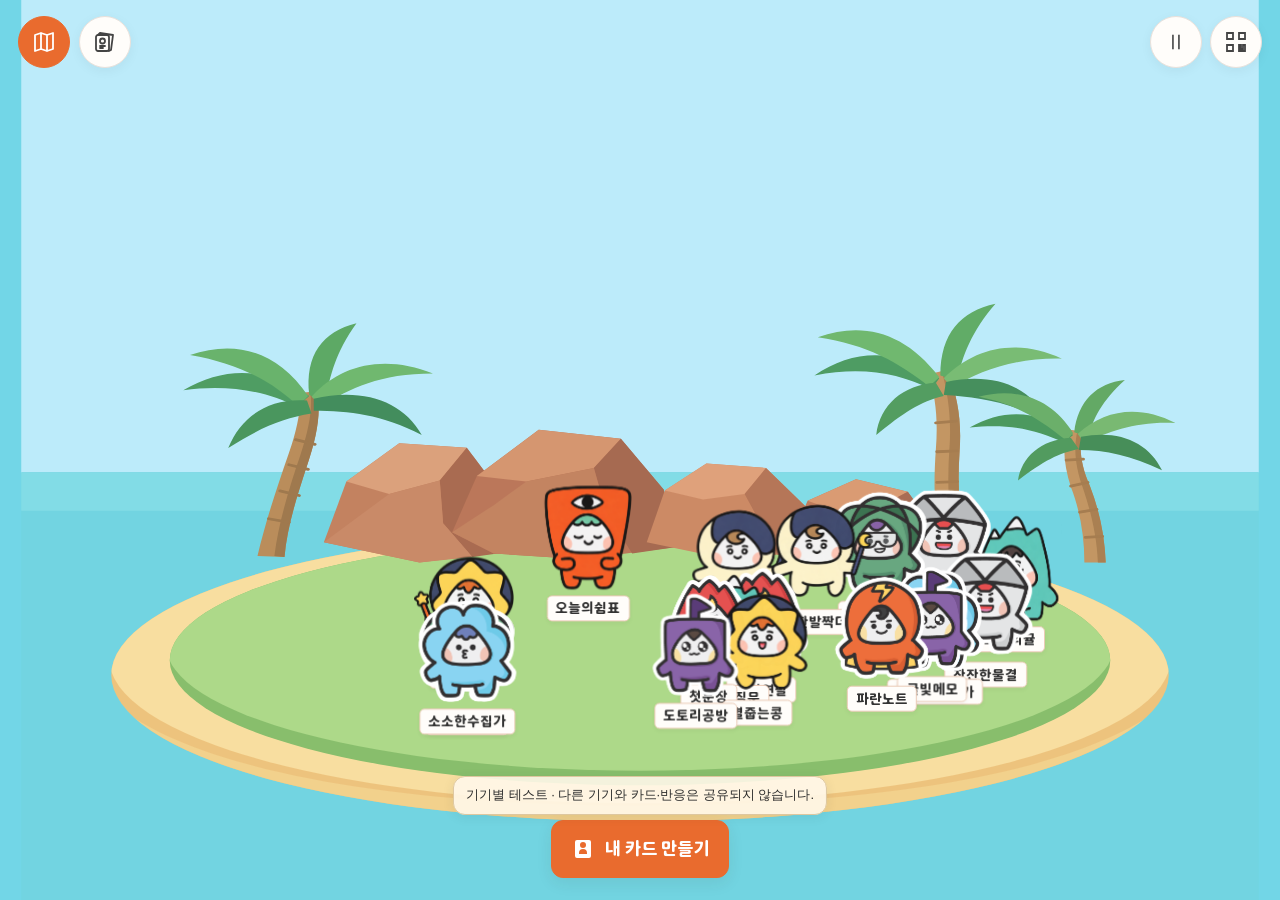
==== commit efc1616d: "Refine Hope Creator cards with transparent mates, playful movement and Smilegate-inspired UI" ====
--- a/career-day-test/index.html
+++ b/career-day-test/index.html
@@ -1,38 +1,40 @@
-<!doctype html><html lang="ko"><head><meta charset="utf-8"><meta name="viewport" content="width=device-width,initial-scale=1,viewport-fit=cover"><meta http-equiv="Content-Security-Policy" content="default-src 'self' data: blob:; script-src 'self'; style-src 'self' 'unsafe-inline'; img-src 'self' data: blob:; connect-src 'none'; object-src 'none'; base-uri 'self'; form-action 'none'"><meta name="theme-color" content="#73d8e9"><title>Hope Creator · Smilemates</title><link rel="stylesheet" href="./studio/style.css"><link rel="stylesheet" href="./studio/island.css"></head><body><div id="hc-root">
-<nav class="island-controls" aria-label="보기 방식"><div class="view-switch"><button id="world-view" class="selected" aria-pressed="true">섬</button><button id="grid-view" aria-pressed="false">카드 모아보기</button></div><div class="utility-controls"><button id="motion-toggle" class="utility-button" aria-label="움직임 멈추기" title="움직임 멈추기">Ⅱ</button><button id="qr-open" class="utility-button" aria-label="휴대폰 접속 QR" title="휴대폰 접속 QR"><svg viewBox="0 0 24 24" aria-hidden="true"><path d="M3 3h6v6H3zM15 3h6v6h-6zM3 15h6v6H3zM15 15h2v2h-2zM19 15h2v6h-6v-2h4z"/></svg></button></div></nav>
+<!doctype html><html lang="ko"><head><meta charset="utf-8"><meta name="viewport" content="width=device-width,initial-scale=1,viewport-fit=cover"><meta http-equiv="Content-Security-Policy" content="default-src 'self' data: blob:; script-src 'self'; style-src 'self' 'unsafe-inline'; img-src 'self' data: blob:; connect-src 'none'; object-src 'none'; base-uri 'self'; form-action 'none'"><meta name="theme-color" content="#e39a54"><title>Hope Creator · Smilemates</title><link rel="stylesheet" href="./studio/style.css"><link rel="stylesheet" href="./studio/island.css"><link rel="stylesheet" href="./studio/fonts.css"></head><body><div id="hc-root">
+<nav class="island-controls" aria-label="보기 방식"><div class="view-switch"><button type="button" id="world-view" class="selected" aria-pressed="true" aria-label="섬 보기" title="섬 보기"><svg class="hud-icon" viewBox="0 0 24 24" fill="none" stroke="currentColor" stroke-width="1.8" stroke-linecap="round" stroke-linejoin="round" aria-hidden="true"><path d="m3 5 6-2 6 2 6-2v16l-6 2-6-2-6 2zM9 3v16M15 5v16"/></svg></button><button type="button" id="grid-view" aria-pressed="false" aria-label="카드 모아보기" title="카드 모아보기"><svg class="hud-icon" viewBox="0 0 24 24" fill="none" stroke="currentColor" stroke-width="1.8" stroke-linecap="round" stroke-linejoin="round" aria-hidden="true"><path d="m5 5 2-2 13 2-2 15-2 1"/><rect x="3" y="5" width="13" height="16" rx="2"/><path d="M7 16h5M7 18h3"/><circle cx="9.5" cy="11" r="2.5"/></svg></button></div><div class="utility-controls"><button id="motion-toggle" class="utility-button" aria-label="움직임 멈추기" title="움직임 멈추기">Ⅱ</button><button id="qr-open" class="utility-button" aria-label="휴대폰 접속 QR" title="휴대폰 접속 QR"><svg viewBox="0 0 24 24" aria-hidden="true"><path d="M3 3h6v6H3zM15 3h6v6h-6zM3 15h6v6H3zM15 15h2v2h-2zM19 15h2v6h-6v-2h4z"/></svg></button></div></nav>
 <main><div class="world" id="world"><div class="island-stage" id="island-stage"><img class="island-landscape" src="./studio/assets/island.svg" alt=""><div id="avatars" class="avatars"></div></div></div><div id="card-grid" class="card-grid" hidden></div><div id="empty-state" hidden></div><div id="connection-notice" class="connection-notice" hidden></div></main>
-<div class="my-card-dock"><button id="dock-button" class="button primary">내 카드 만들기</button></div>
+<div class="my-card-dock"><button id="dock-button" class="button primary"><svg class="hud-icon" viewBox="0 0 24 24" fill="none" stroke="currentColor" stroke-width="1.8" stroke-linecap="round" stroke-linejoin="round" aria-hidden="true"><rect x="4" y="3" width="16" height="18" rx="3"/><circle cx="12" cy="9" r="2.5"/><path d="M8 17c.4-2.1 1.8-3.2 4-3.2s3.6 1.1 4 3.2"/></svg><span class="caption">내 카드 만들기</span></button></div>
 <dialog id="editor" class="editor-dialog"><div class="dialog-header"><h2>자기소개 카드</h2><button class="icon-button close-editor" aria-label="카드 만들기 닫기">×</button></div><form id="profile-form" class="resume-sheet">
 <div class="resume-top">
   <button id="character-preview" class="resume-photo" type="button" aria-label="필수 항목 작성 후 나의 캐릭터 그리기">
     <span id="preview-art"></span>
     <span id="photo-lock" class="photo-lock"><svg viewBox="0 0 32 32" aria-hidden="true"><rect x="7" y="14" width="18" height="14" rx="4"/><path d="M11 14v-4a5 5 0 0 1 10 0v4"/><path d="M16 20v3"/></svg><span class="sr-only">필수 항목 작성 후 열림</span></span>
-    <span class="photo-edit">나를 그려요 <span aria-hidden="true">✎</span></span>
+    <span class="photo-edit" aria-hidden="true"><svg width="20" height="20" viewBox="0 0 24 24" fill="none" stroke="currentColor" stroke-width="1.7" stroke-linecap="round" stroke-linejoin="round"><path d="m5 15 10-10a2.1 2.1 0 0 1 3 3L8 18l-5 2zM13.5 6.5l3 3M5 15l3 3"/></svg></span>
   </button>
   <div class="resume-info">
     <label class="resume-row"><span>이름</span><input name="name" id="name-input" maxlength="12" placeholder="눌러서 입력" required autocomplete="nickname"></label>
-    <div class="resume-dopamine"><label for="dopamine-input">나의 도파민 <span class="field-count" data-count-for="dopamine-input">0/30</span></label><textarea name="dopamine" id="dopamine-input" maxlength="30" rows="3" placeholder="눌러서 입력" required></textarea></div>
+    <label class="resume-row"><span>나의 관심 직무</span><input name="jobInterest" id="jobInterest-input" maxlength="30" placeholder="눌러서 입력" required></label>
+    <div class="resume-dopamine"><label for="dopamine-input">요즘 나의 가장 큰 도파민은? <span class="field-count" data-count-for="dopamine-input">0/30</span></label><textarea name="dopamine" id="dopamine-input" maxlength="30" rows="3" placeholder="눌러서 입력" required></textarea></div>
   </div>
 </div>
 <section class="resume-section">
-  <h3>지금의 나</h3>
+  <h3>나를 가장 잘 보여주는 스마일메이츠는?</h3>
   <div class="resume-mate-row"><span>나와 닮은 메이트</span><button type="button" class="mate-select-button" id="choose-mate" aria-haspopup="dialog">메이트 선택 <span aria-hidden="true">＋</span></button></div>
-  <label class="resume-prompt" for="experience-input">메이트와 닮은 나의 경험 <span class="field-count" data-count-for="experience-input">0/80</span></label>
+  <label class="resume-prompt" for="experience-input">이 메이트의 가치를 잘 보여주는 나의 경험은? <span class="field-count" data-count-for="experience-input">0/80</span></label>
   <textarea name="experience" id="experience-input" maxlength="80" rows="3" placeholder="눌러서 입력" required></textarea>
 </section>
 <section class="resume-section">
-  <h3>앞으로의 나</h3>
+  <h3>앞으로 닮아가고 싶은 스마일메이츠는?</h3>
   <div class="resume-mate-row"><span>닮고 싶은 메이트</span><button type="button" class="mate-select-button" id="choose-aspiration" aria-haspopup="dialog">메이트 선택 <span aria-hidden="true">＋</span></button></div>
-  <label class="resume-prompt" for="attempts-input">이를 위해 하고 있는 시도 <small>선택</small><span class="field-count" data-count-for="attempts-input">0/40</span></label>
-  <textarea name="attempts" id="attempts-input" maxlength="40" rows="2" placeholder="눌러서 입력"></textarea>
+  <label class="resume-prompt" for="attempts-input"><span class="prompt-copy">관련해서 최근에 하고 있는 시도가 있다면 적어주세요.<span class="prompt-subtext">아직 없다면 앞으로 해보고 싶은 일을 적어주어도 좋아요.</span></span><span class="field-count" data-count-for="attempts-input">0/40</span></label>
+  <textarea name="attempts" id="attempts-input" maxlength="40" rows="2" placeholder="눌러서 입력" required></textarea>
 </section>
 <section class="resume-section">
-  <h3><label for="concern-input">요즘 진로 고민</label><span class="field-count" data-count-for="concern-input">0/60</span></h3>
+  <h3><label for="concern-input">요즘 진로와 관련해 가장 고민되거나 궁금한 점은?</label><span class="field-count" data-count-for="concern-input">0/60</span></h3>
   <textarea name="concern" id="concern-input" maxlength="60" rows="3" placeholder="눌러서 입력" required></textarea>
 </section>
 <div class="form-end"><p id="form-error" role="alert" class="form-error" hidden></p><button type="submit" class="button primary full" id="submit-profile">저장</button></div></form></dialog>
 <dialog id="mate-dialog" class="editor-dialog mate-dialog"><div class="dialog-header"><h2 id="mate-picker-title">메이트 선택</h2><button type="button" class="icon-button" id="mate-close" aria-label="메이트 선택 닫기">×</button></div><div class="mate-picker-body"><div id="mate-options" class="mate-options"></div></div></dialog>
-<dialog id="character-dialog" class="editor-dialog character-dialog"><div class="dialog-header"><h2>나를 그려요</h2><button type="button" class="icon-button" id="character-close" aria-label="캐릭터 편집 닫기">×</button></div><div class="character-body"><div class="drawing-layout"><aside class="drawing-reference"><div id="reference-mate" aria-label="참고 메이트"></div></aside><details id="drawing-details" open><summary><span>직접 그리기</span><span aria-hidden="true">✎</span></summary><div class="drawing-tools"><div id="pen-colors" class="pen-colors"></div><button type="button" id="thin-pen" class="tool selected" aria-pressed="true">가는 펜</button><button type="button" id="thick-pen" class="tool" aria-pressed="false">굵은 펜</button></div><div class="canvas-wrap"><canvas id="drawing" width="600" height="600" aria-label="캐릭터 그림판"></canvas><span class="canvas-hint" id="canvas-hint"></span></div><div class="drawing-actions"><button type="button" id="undo-drawing" class="text-button">되돌리기</button><button type="button" id="clear-drawing" class="text-button">모두 지우기</button></div></details></div><button type="button" id="character-done" class="button primary full">완료</button></div></dialog>
+<dialog id="character-dialog" class="editor-dialog character-dialog"><div class="dialog-header"><h2 aria-label="캐릭터 그리기"><svg width="28" height="28" viewBox="0 0 24 24" fill="none" stroke="currentColor" stroke-width="1.7" stroke-linecap="round" stroke-linejoin="round" aria-hidden="true"><path d="m10 14 8-11a2 2 0 0 1 3 3L10 16M4 20c5 1 7-1 7-4a3 3 0 0 0-6 0c0 2-1 3-2 4zM13 10l3 3"/></svg></h2><button type="button" class="icon-button" id="character-close" aria-label="캐릭터 편집 닫기">×</button></div><div class="character-body"><div class="drawing-layout"><aside class="drawing-reference"><div id="reference-mate" aria-label="참고 메이트"></div></aside><details id="drawing-details" open><summary><span>직접 그리기</span><span aria-hidden="true">✎</span></summary><div class="drawing-tools"><div id="pen-colors" class="pen-colors"></div><button type="button" id="thin-pen" class="tool selected" aria-pressed="true">가는 펜</button><button type="button" id="thick-pen" class="tool" aria-pressed="false">굵은 펜</button></div><div class="canvas-wrap"><canvas id="drawing" width="600" height="600" aria-label="캐릭터 그림판"></canvas><span class="canvas-hint" id="canvas-hint"></span></div><div class="drawing-actions"><button type="button" id="undo-drawing" class="text-button">되돌리기</button><button type="button" id="clear-drawing" class="text-button">모두 지우기</button></div></details></div><button type="button" id="character-done" class="button primary full">완료</button></div></dialog>
 <dialog id="profile-dialog" class="profile-dialog"><div class="profile-controls"><span id="profile-kind" class="preview-label"></span><button class="icon-button" id="close-profile" aria-label="소개 카드 닫기">×</button></div><article id="profile-card" class="profile-card"></article><div id="reaction-stage" class="reaction-stage" aria-live="polite"></div><div id="reaction-buttons" class="reaction-buttons"><button data-reaction="empathy" type="button" aria-label="공감해">❤️ 공감</button><button data-reaction="cool" type="button" aria-label="멋져">👏 멋져</button><button data-reaction="cheer" type="button" aria-label="응원해">🙌 응원</button><button data-reaction="curious" type="button" aria-label="궁금해">💭 궁금해</button></div><div class="profile-actions"><button class="button" id="edit-profile">수정</button><button class="button" id="save-image">이미지 저장</button><button class="button primary" id="present-card">크게 보기</button></div></dialog>
 <dialog id="qr-dialog" class="qr-dialog"><button id="qr-close" class="icon-button" aria-label="QR 닫기">×</button><img src="./studio/assets/join-qr.svg" alt="휴대폰 접속 QR"><a href="./">휴대폰 접속</a></dialog>
 <div id="toast" class="toast" role="status" aria-live="polite" hidden></div></div><script type="module" src="./studio/app.js"></script></body></html>
+
--- a/career-day-test/studio/island.css
+++ b/career-day-test/studio/island.css
@@ -44,13 +44,15 @@
 #hc-root .resume-sheet .form-end{margin-top:22px}
 #hc-root .resume-sheet .form-end>p:empty{display:none}
 #hc-root .resume-sheet .form-end .button{font-size:16px;min-height:48px;background:#78916c;border-color:#78916c}
-#hc-root .mate-dialog{max-width:660px}
+#hc-root .mate-dialog{max-width:850px}
 #hc-root .mate-picker-body{padding:12px 24px 26px}
-#hc-root .mate-dialog .mate-options{grid-template-columns:repeat(5,minmax(0,1fr));gap:10px}
-#hc-root .mate-dialog .mate-option{padding:11px 4px 12px;border-radius:11px;background:#f3f2e5;border:1px solid #d5dbc9;min-height:115px}
-#hc-root .mate-dialog .mate-option.selected{padding:10px 3px 11px;border:2px solid #7b9a6f;background:#eaf1df}
-#hc-root .mate-dialog .mate-option strong{font-size:13px}
-#hc-root .mate-dialog .mate-option small{font-size:11px}
+#hc-root .mate-dialog .mate-options{grid-template-columns:repeat(3,minmax(0,1fr));gap:14px;align-items:stretch}
+#hc-root .mate-dialog .mate-option{padding:18px 13px;border-radius:14px;background:#f3f2e5;border:1px solid #d5dbc9;min-height:285px;gap:7px;text-align:center;justify-content:flex-start;overflow:visible}
+#hc-root .mate-dialog .mate-option.selected{padding:17px 12px;border:2px solid #7b9a6f;background:#eaf1df}
+#hc-root .mate-dialog .mate-option .mate-portrait{width:116px;height:120px;--sprite-scale:1;max-width:none;box-shadow:none;border-radius:0;background:transparent;overflow:visible}
+#hc-root .mate-dialog .mate-option strong{font-size:18px;line-height:1.4;margin-top:3px;white-space:normal;overflow-wrap:anywhere}
+#hc-root .mate-dialog .mate-option small{font-size:14px;line-height:1.4;margin:0;color:#5b7854;white-space:normal}
+#hc-root .mate-dialog .mate-option .mate-desc{display:block;width:100%;max-width:30ch;margin:3px 0 0;color:#5f6c5b;font-size:14px;font-weight:400;line-height:1.6;white-space:normal;word-break:keep-all;overflow-wrap:break-word;overflow:visible;-webkit-line-clamp:unset}
 #hc-root .character-dialog{max-width:790px}
 #hc-root .character-body{padding:10px 24px 24px}
 #hc-root .drawing-layout{display:grid;grid-template-columns:128px minmax(0,1fr);align-items:start;gap:14px}
@@ -75,7 +77,7 @@
 #hc-root .profile-card .resume-card-field{margin-top:20px}
 #hc-root .profile-card .resume-card-field:first-child{margin-top:0}
 #hc-root .profile-card .result-top{display:flex;align-items:center;gap:18px;margin:0 0 25px}
-#hc-root .profile-card .result-top>.mate-portrait{width:106px;height:112px;--sprite-scale:.914;border-radius:0;background:transparent;box-shadow:none}
+#hc-root .profile-card .result-top>.mate-portrait{width:140px;height:146px;--sprite-scale:1.207;border-radius:0;background:transparent;box-shadow:none}
 #hc-root .profile-card .result-top h2{font-size:34px;line-height:1.25;margin:0;min-width:0}
 #hc-root .profile-card .card-section{border-top:1px solid #d8dfce;margin-top:21px;padding-top:15px}
 #hc-root .profile-card .card-section h3{margin:0 0 8px;font-size:14px;line-height:1.5;color:#6d7f65;font-weight:700}
@@ -115,7 +117,7 @@
   #hc-root .resume-row{grid-template-columns:48px minmax(0,1fr);min-height:53px;font-size:13px}
   #hc-root .resume-row>span{padding:10px 7px}
   #hc-root .resume-row input{font-size:17px;padding:11px 7px}
-  #hc-root .resume-dopamine>label{padding:9px 7px 7px;font-size:13px;gap:4px;flex-wrap:wrap}
+  #hc-root .resume-dopamine>label{padding:9px 7px 7px;font-size:14px;gap:4px;flex-wrap:wrap;line-height:1.55;word-break:keep-all;overflow-wrap:break-word}
   #hc-root .resume-dopamine textarea{padding:10px 7px;font-size:16px;min-height:91px}
   #hc-root .field-count{font-size:10px}
   #hc-root .resume-section{margin-top:19px}
@@ -126,12 +128,13 @@
   #hc-root .resume-prompt small{font-size:10px}
   #hc-root .resume-section textarea{padding:11px 8px 14px;font-size:16px;line-height:1.65;min-height:88px}
   #hc-root .mate-picker-body{padding:12px 14px 20px}
-  #hc-root .mate-dialog .mate-options{grid-template-columns:repeat(2,minmax(0,1fr));gap:9px}
-  #hc-root .mate-dialog .mate-option{min-height:130px;padding:12px 7px}
-  #hc-root .mate-dialog .mate-option.selected{padding:11px 6px}
-  #hc-root .mate-dialog .mate-option .mate-portrait{width:67px;height:70px;--sprite-scale:.577;border-radius:0;background:transparent}
-  #hc-root .mate-dialog .mate-option strong{font-size:14px}
-  #hc-root .mate-dialog .mate-option small{font-size:12px}
+  #hc-root .mate-dialog .mate-options{grid-template-columns:repeat(2,minmax(0,1fr));gap:10px;align-items:stretch}
+  #hc-root .mate-dialog .mate-option{min-height:280px;padding:15px 10px;gap:7px}
+  #hc-root .mate-dialog .mate-option.selected{padding:14px 9px}
+  #hc-root .mate-dialog .mate-option .mate-portrait{width:100px;height:104px;--sprite-scale:.862;max-width:none;border-radius:0;background:transparent;overflow:visible}
+  #hc-root .mate-dialog .mate-option strong{font-size:17px;line-height:1.4}
+  #hc-root .mate-dialog .mate-option small{font-size:14px;line-height:1.4}
+  #hc-root .mate-dialog .mate-option .mate-desc{font-size:14px;line-height:1.6;max-width:none}
   #hc-root .character-body{padding:12px 14px 20px}
   #hc-root .drawing-layout{grid-template-columns:72px minmax(0,1fr);gap:9px}
   #hc-root .drawing-reference{position:sticky;top:0;min-height:100px;padding:10px 4px}
@@ -158,3 +161,217 @@
 #hc-root .profile-controls{position:sticky;top:-10px;z-index:30;background:#e6dcc9f5;padding:4px 0}
 #hc-root .mate-portrait .sprite{left:0;top:0}
 @media(max-width:650px){#hc-root .character-body .pen-color{width:35px;height:35px;min-height:35px}#hc-root .character-body .tool,#hc-root .character-body .drawing-actions button{min-height:44px;font-size:13px}#hc-root .resume-prompt,#hc-root .resume-mate-row{font-size:14px}}
+
+/* Larger transparent characters; translation stays on the outer walking button. */
+#hc-root .mate-portrait img{display:block;width:100%;height:100%;object-fit:contain;object-position:center;opacity:1;outline:0;border:0;background:transparent;filter:none}
+#hc-root .avatar-button{width:112px;height:146px;max-width:none;justify-content:flex-end;gap:0;animation:none}
+#hc-root .avatar-button .avatar-art{display:flex;align-items:flex-end;justify-content:center;width:112px;height:116px;flex:0 0 116px;transform-origin:50% 100%;will-change:transform}
+#hc-root .avatar-button .mate-portrait{width:104px;height:108px;--sprite-scale:.897;background:transparent;border:0;border-radius:0;box-shadow:none;overflow:visible;opacity:1;filter:none}
+#hc-root .avatar-button .mate-portrait.drawn{width:112px;height:116px;filter:none}
+#hc-root .avatar-button .avatar-name{font-size:14px;line-height:1.35;min-height:26px;max-width:146px;margin-top:4px;padding:3px 8px}
+#hc-root .avatar-button.is-running>.avatar-art,#hc-root .avatar-art.is-running{animation:hc-avatar-trot .46s ease-in-out infinite}
+#hc-root .avatar-button.is-hopping>.avatar-art,#hc-root .avatar-art.is-hopping{animation:hc-avatar-hop .65s cubic-bezier(.3,.1,.3,1) both}
+#hc-root .world.paused .avatar-art,#hc-root .avatar-button:hover .avatar-art,#hc-root .avatar-button:focus-visible .avatar-art{animation-play-state:paused}
+@keyframes hc-avatar-trot{0%,100%{transform:translateY(0) rotate(-2deg) scale(1.025,.975)}50%{transform:translateY(-5px) rotate(2deg) scale(.985,1.015)}}
+@keyframes hc-avatar-hop{0%,100%{transform:translateY(0) scale(1)}16%{transform:translateY(1px) scale(1.06,.94)}48%{transform:translateY(-13px) scale(.97,1.035)}78%{transform:translateY(0) scale(1.045,.955)}}
+
+#hc-root .profile-dialog,#hc-root .profile-dialog.presenting{max-width:560px}
+#hc-root .profile-card .result-top>.mate-portrait{width:140px;height:146px;--sprite-scale:1.207;flex-shrink:0}
+#hc-root .profile-card .result-top h2{overflow-wrap:anywhere}
+#hc-root .resume-section h3{align-items:flex-start;line-height:1.6;white-space:normal;word-break:keep-all;overflow-wrap:break-word}
+#hc-root .resume-section h3>label{flex:1;min-width:0}
+#hc-root .resume-section h3>.field-count{flex:0 0 auto;padding-top:3px}
+#hc-root .resume-prompt{align-items:flex-start;white-space:normal;word-break:keep-all;overflow-wrap:break-word}
+#hc-root .resume-prompt .prompt-copy{flex:1 1 160px;min-width:0;line-height:1.65}
+#hc-root .resume-prompt .prompt-subtext{display:block;margin-top:4px;font-size:12px;font-weight:400;line-height:1.6;color:#85917c;white-space:normal;word-break:keep-all;overflow-wrap:break-word}
+#hc-root .resume-prompt .field-count{flex:0 0 auto;padding-top:2px}
+#hc-root .resume-dopamine>label{white-space:normal;word-break:keep-all;overflow-wrap:break-word;line-height:1.55;flex-wrap:wrap}
+#hc-root .resume-dopamine>label .field-count{flex:0 0 auto}
+#hc-root #character-preview.is-shaking,#hc-root .photo-lock.is-shaking{animation:hc-lock-shake .45s ease-in-out both}
+#hc-root #character-preview.is-shaking{border-color:#ce8c62;background:#f8e8d1}
+#hc-root #character-preview.is-shaking .photo-lock,#hc-root .photo-lock.is-shaking{color:#bb754b;background:#f8e8d1}
+@keyframes hc-lock-shake{0%,100%{transform:translateX(0)}15%,55%{transform:translateX(-5px) rotate(-1deg)}35%,75%{transform:translateX(5px) rotate(1deg)}90%{transform:translateX(-2px)}}
+@media(max-width:650px){
+  #hc-root .avatar-button{width:112px;height:146px;max-width:none}
+  #hc-root .avatar-button .mate-portrait{width:104px;height:108px;--sprite-scale:.897}
+  #hc-root .avatar-button .mate-portrait.drawn{width:112px;height:116px}
+  #hc-root .avatar-button .avatar-name{font-size:14px;max-width:146px}
+  #hc-root .profile-card .result-top{gap:13px}
+  #hc-root .profile-card .result-top>.mate-portrait{width:140px;height:146px;--sprite-scale:1.207}
+  #hc-root .profile-card .result-top h2{font-size:30px}
+  #hc-root .resume-section h3{font-size:14px;line-height:1.65;white-space:normal}
+  #hc-root .resume-prompt .prompt-copy{font-size:14px;line-height:1.65}
+  #hc-root .resume-prompt .prompt-subtext{font-size:12px;line-height:1.65}
+}
+@media(max-width:350px){
+  #hc-root .mate-dialog .mate-options{grid-template-columns:minmax(0,1fr)}
+  #hc-root .mate-dialog .mate-option{min-height:0;padding:18px 20px}
+  #hc-root .mate-dialog .mate-option.selected{padding:17px 19px}
+  #hc-root .mate-dialog .mate-option .mate-portrait{width:110px;height:114px;--sprite-scale:.948}
+  #hc-root .mate-dialog .mate-option .mate-desc{max-width:29ch}
+}
+@media(prefers-reduced-motion:reduce){
+  #hc-root .avatar-button .avatar-art{animation:none!important;transform:none!important;will-change:auto}
+  #hc-root #character-preview.is-shaking,#hc-root .photo-lock.is-shaking{animation:none!important;transform:none!important;outline:3px solid #d79b69;outline-offset:-3px}
+}
+
+/* Cream-and-apricot game HUD and collectible album. */
+#hc-root{--game-cream:#fff6df;--game-apricot:#ffd49e;--game-orange:#c77638;--game-edge:#b9773e;--game-ink:#68452c;color:var(--ui-text,#68452c);font-family:var(--font-body,Studio,'Apple SD Gothic Neo','Malgun Gothic',sans-serif)}
+#hc-root .button,#hc-root .utility-button,#hc-root .icon-button,#hc-root .mate-select-button,#hc-root .tool,#hc-root input,#hc-root textarea{font-family:var(--font-body,Studio,'Apple SD Gothic Neo','Malgun Gothic',sans-serif)}
+#hc-root .dialog-header h2,#hc-root .mini-card>strong,#hc-root .result-heading h2,#hc-root .my-card-dock .caption{font-family:var(--font-display,var(--font-body,Studio,'Malgun Gothic',sans-serif))}
+#hc-root .island-controls{gap:12px}
+#hc-root .view-switch{display:flex;gap:9px;padding:0;border:0;border-radius:0;background:transparent;box-shadow:none;backdrop-filter:none}
+#hc-root .view-switch button,#hc-root .utility-button{display:flex;align-items:center;justify-content:center;width:52px;min-width:52px;height:52px;min-height:52px;padding:10px;border:2px solid #c28b51;border-radius:50%;background:#fff1d7;color:#9c592d;box-shadow:inset 0 2px 0 #fffdf3,0 4px 0 #ae713e,0 7px 10px #7545191c;backdrop-filter:none}
+#hc-root .view-switch button.selected{background:#ffd39a;border-color:#ad662e;color:#79421e;box-shadow:inset 0 2px 0 #ffeecd,0 4px 0 #985823,0 7px 10px #7545191c}
+#hc-root .hud-icon{display:block;width:24px;height:24px;flex:0 0 24px}
+#hc-root .island-controls .utility-button svg{width:24px;height:24px}
+#hc-root .view-switch button:active,#hc-root .utility-button:active{transform:translateY(3px);box-shadow:inset 0 2px 0 #fff3d9,0 1px 0 #a86730}
+#hc-root .button{border:2px solid #c79255;border-radius:13px;background:#fff3dc;color:#81502e;box-shadow:inset 0 2px 0 #fffdf4,0 3px 0 #d6a26a;transition:transform .12s,box-shadow .12s}
+#hc-root .button.primary,#hc-root .resume-sheet .form-end .button,#hc-root .character-body>.button{border-color:#b56d33;background:#e39a54;color:#fffdf2;box-shadow:inset 0 2px 0 #ffc789,0 4px 0 #a65f2b}
+#hc-root .button:active{transform:translateY(2px);box-shadow:inset 0 1px 0 #fff7e6,0 1px 0 #b37942}
+#hc-root .my-card-dock .button{display:inline-flex;gap:10px;min-width:176px;min-height:58px;padding:12px 19px;border:2px solid #b46d33;border-radius:17px;background:#ffe4b9;color:#8a4e25;box-shadow:inset 0 2px 0 #fff6df,0 5px 0 #a4632e,0 9px 17px #75451926;font-size:18px}
+#hc-root .my-card-dock .caption{display:block;color:inherit;font-size:18px;font-weight:700;line-height:1.35;white-space:nowrap}
+#hc-root .my-card-dock .button:active{transform:translateY(3px);box-shadow:inset 0 2px 0 #fff6df,0 2px 0 #a4632e}
+#hc-root .icon-button{border:2px solid #ce9a64;background:#fff0d5;color:#9c5e34;box-shadow:inset 0 2px 0 #fff9ed,0 2px 0 #d8aa78}
+#hc-root .editor-dialog,#hc-root .profile-card{border-color:#d8ae7e}
+#hc-root .dialog-header h2{color:#84542f}
+#hc-root #profile-form.resume-sheet{border-color:#e0bf91;background:#fffdf4;box-shadow:3px 4px 0 #efdab7}
+#hc-root .resume-info{border-color:#d8ac77}
+#hc-root .resume-row,#hc-root .resume-section{border-color:#e9cfa9}
+#hc-root .resume-row>span,#hc-root .resume-dopamine>label{background:#fff0d5;color:#8c6039}
+#hc-root .resume-section h3{background:#ffe8c5;border-color:#d79d60;color:#87542c}
+#hc-root .resume-mate-row{border-color:#e8cda5;color:#906841}
+#hc-root .resume-prompt{color:#947148}
+#hc-root .resume-prompt .prompt-subtext,#hc-root .field-count{color:#a88a65}
+#hc-root .resume-photo{border-color:#ceaa78;background:#fff0d7}
+#hc-root .photo-lock{background:#fff0d7ed;color:#b18c5b}
+#hc-root .resume-row input,#hc-root .resume-dopamine textarea,#hc-root .resume-section textarea,#hc-root #jobInterest-input{color:#694c35}
+#hc-root #jobInterest-input{display:block;width:100%;min-width:0;border:0;border-radius:0;padding:13px 11px;background:transparent;font-size:18px;line-height:1.5}
+#hc-root .resume-row input:hover,#hc-root .resume-dopamine textarea:hover,#hc-root .resume-section textarea:hover,#hc-root #jobInterest-input:hover{background:#fff6e4}
+#hc-root .resume-row input:focus,#hc-root .resume-dopamine textarea:focus,#hc-root .resume-section textarea:focus,#hc-root #jobInterest-input:focus{outline:2px solid #d79859;outline-offset:-2px;background:#fff8e9}
+#hc-root .mate-select-button{border-color:#d7aa72;background:#ffedcc;color:#945e30;box-shadow:inset 0 1px 0 #fff9e9,0 2px 0 #e0b37d}
+#hc-root .mate-select-button:hover{background:#ffe3b4}
+#hc-root .mate-dialog .mate-option{border-color:#dfb684;background:#fff6e2;box-shadow:inset 0 2px 0 #fffdf7,0 3px 0 #e2be8c;color:#7b5435}
+#hc-root .mate-dialog .mate-option.selected{border-color:#be773b;background:#ffe0ad;box-shadow:inset 0 2px 0 #ffefd0,0 3px 0 #c88b50}
+#hc-root .mate-dialog .mate-option.selected:after{color:#ae642b}
+#hc-root .mate-dialog .mate-option small{color:#ae6b32}
+#hc-root .mate-dialog .mate-option .mate-desc{color:#8b6a49}
+#hc-root .drawing-reference,#hc-root #drawing-details>summary{background:#fff0d3;border-color:#e1bd8c;color:#956434}
+#hc-root #drawing-details,#hc-root .character-body .canvas-wrap{border-color:#dfbc8e}
+#hc-root .tool{border-color:#d6aa75;background:#fff3dc;color:#906037}
+#hc-root .tool.selected{border-color:#b7783e;background:#ffdfa9}
+#hc-root #reference-mate strong{color:#89582e}
+#hc-root #reference-mate>span,#hc-root .text-button{color:#a27345}
+#hc-root .reaction-buttons{background:#f2dcbcf5}
+#hc-root .reaction-buttons button{border-color:#d7ad79;background:#fff4dd;color:#945f34;box-shadow:0 2px 0 #dbb27e}
+#hc-root .reaction-buttons button:active{background:#ffe4b8}
+#hc-root .profile-controls{background:#f2dcbcf5}
+#hc-root .profile-card .card-section{border-color:#e8cba3}
+#hc-root .profile-card .card-section h3{color:#a17649}
+
+#hc-root .mate-portrait.official-mate{display:block;border:0;border-radius:0;background:transparent;box-shadow:none;opacity:1;filter:none}
+#hc-root .mate-portrait.official-mate>svg{display:block;width:100%;height:100%;overflow:hidden;background:transparent;opacity:1;box-shadow:none;filter:none}
+#hc-root .mate-portrait.official-mate>svg image{opacity:1;filter:none}
+#hc-root .card-grid{gap:22px;background:#fff1d8;grid-template-columns:repeat(3,minmax(0,1fr));padding-top:96px;padding-bottom:132px}
+#hc-root .mini-card{position:relative;isolation:isolate;display:flex;align-items:center;justify-content:flex-end;gap:8px;aspect-ratio:3/4;min-height:0;padding:21px 14px 17px;border:3px solid #ce8a44;border-radius:19px;background:linear-gradient(160deg,#fffdf0 0%,#fff5dd 60%,#ffe1b5 100%);box-shadow:inset 0 0 0 2px #fff5dc,0 5px 0 #b77338,0 10px 16px #87501e19;overflow:hidden;text-align:center;transition:transform .15s,box-shadow .15s}
+#hc-root .mini-card:before{content:'';position:absolute;inset:5px;z-index:-1;border:1px solid #e7b16f;border-radius:12px;pointer-events:none}
+#hc-root .mini-card:hover{transform:translateY(-3px);box-shadow:inset 0 0 0 2px #fff5dc,0 8px 0 #b77338,0 13px 18px #87501e20}
+#hc-root .mini-card:active{transform:translateY(3px);box-shadow:inset 0 0 0 2px #fff5dc,0 2px 0 #b77338}
+#hc-root .mini-card>.mate-portrait,#hc-root .mini-card>.mate-portrait.drawn{align-self:center;width:min(100%,205px);height:auto;aspect-ratio:116/120;max-width:100%;--sprite-scale:1.767;margin:auto 0 5px;border:0;border-radius:0;background:transparent;box-shadow:none;filter:none;overflow:visible;flex-shrink:0}
+#hc-root .mini-card>.mate-portrait img,#hc-root .mini-card>.mate-portrait svg{width:100%;height:100%;object-fit:contain;display:block;opacity:1;background:transparent;box-shadow:none}
+#hc-root .mini-card>strong{display:block;width:100%;margin:5px 0 6px;text-align:center;color:#8b5228;font-size:25px;font-weight:700;line-height:1.35;letter-spacing:-.025em;word-break:keep-all;overflow-wrap:anywhere}
+#hc-root .mini-card>p,#hc-root .mini-card>small{display:none}
+#hc-root .profile-card .result-heading{flex:1;min-width:0}
+#hc-root .profile-card .result-heading h2{font-size:34px;line-height:1.3;color:#76502f;margin:0;letter-spacing:-.035em;overflow-wrap:anywhere}
+#hc-root .profile-card .result-heading .result-job{display:block;font-size:20px;font-weight:400;line-height:1.5;margin:9px 0 0;color:#a06d3e;white-space:normal;word-break:keep-all;overflow-wrap:anywhere}
+@media(max-width:650px){
+  #hc-root .island-controls{left:12px;right:12px}
+  #hc-root .view-switch{gap:8px}
+  #hc-root .view-switch button,#hc-root .utility-button{width:48px;min-width:48px;height:48px;min-height:48px;padding:9px}
+  #hc-root .my-card-dock .button{min-width:166px;min-height:56px;padding:11px 17px}
+  #hc-root .my-card-dock .caption{font-size:17px}
+  #hc-root .card-grid{grid-template-columns:repeat(2,minmax(0,1fr));gap:15px 12px;padding:85px 14px 126px}
+  #hc-root .mini-card{aspect-ratio:3/4;min-height:245px;padding:15px 9px 11px;border-radius:16px}
+  #hc-root .mini-card:before{inset:4px;border-radius:10px}
+  #hc-root .mini-card>.mate-portrait,#hc-root .mini-card>.mate-portrait.drawn{width:min(100%,170px);height:auto;aspect-ratio:116/120;max-width:100%;--sprite-scale:1.466;margin:auto 0 4px}
+  #hc-root .mini-card>strong{font-size:21px;margin:5px 0 4px;line-height:1.35}
+  #hc-root .profile-card .result-heading h2{font-size:34px}
+  #hc-root .profile-card .result-heading .result-job{font-size:20px}
+}
+@media(max-width:350px){
+  #hc-root .card-grid{grid-template-columns:minmax(0,1fr);padding-left:32px;padding-right:32px}
+  #hc-root .mini-card{aspect-ratio:3/4;min-height:305px}
+  #hc-root .mini-card>.mate-portrait,#hc-root .mini-card>.mate-portrait.drawn{width:170px;max-width:100%;height:auto;aspect-ratio:116/120}
+}
+/* Explicit card height keeps CSS grid tracks and card frames in agreement. */
+#hc-root .card-grid{align-content:start;align-items:start;grid-auto-rows:auto}
+#hc-root .mini-card{height:310px;aspect-ratio:auto}
+#hc-root .avatar-name{font-family:var(--font-display);background:#fff1d7;color:#8b5228;border-color:#d5a06b}
+#hc-root #toast{z-index:100;max-width:min(90vw,430px);white-space:normal;line-height:1.6;font-size:16px}
+#hc-root .photo-edit svg,#hc-root .drawing-heading-icon{display:block;width:24px;height:24px;fill:none;stroke:currentColor;stroke-width:1.8}
+@media(max-width:650px){#hc-root .mini-card{height:270px;aspect-ratio:auto}}
+@media(max-width:350px){#hc-root .mini-card{height:330px;aspect-ratio:auto}}
+
+/* Clean orange-and-white surfaces inspired by Smilegate's flat visual system. */
+#hc-root{--game-cream:#fffdfa;--game-apricot:#fff0e5;--game-orange:#e96b2e;--game-edge:#edb494;--game-ink:#2c2c2c;color:#2c2c2c}
+#hc-root .button,#hc-root .icon-button,#hc-root .utility-button,#hc-root .view-switch button,#hc-root .mate-select-button,#hc-root .tool,#hc-root .reaction-buttons button{border-width:1.5px;border-color:#ead9ce;background:#fffdfa;color:#333;box-shadow:none;background-image:none}
+#hc-root .button.primary,#hc-root .resume-sheet .form-end .button,#hc-root .character-body>.button{border:1.5px solid #e96b2e;background:#e96b2e;color:white;border-radius:12px;box-shadow:none}
+#hc-root .button:active,#hc-root .button.primary:active,#hc-root .resume-sheet .form-end .button:active,#hc-root .character-body>.button:active{transform:translateY(1px);box-shadow:none}
+#hc-root .view-switch button,#hc-root .utility-button{background:#fffdfa;border:1.5px solid #e9e0da;color:#444;box-shadow:0 3px 12px #2020200d;backdrop-filter:none}
+#hc-root .view-switch button.selected{background:#e96b2e;border-color:#e96b2e;color:white;box-shadow:none}
+#hc-root .view-switch button:active,#hc-root .utility-button:active{transform:translateY(1px);box-shadow:none}
+#hc-root .my-card-dock .button{background:#e96b2e;color:white;border:1.5px solid #e96b2e;border-radius:12px;box-shadow:0 5px 16px #3a2a1e16}
+#hc-root .my-card-dock .button:active{transform:translateY(1px);box-shadow:0 2px 8px #3a2a1e12}
+#hc-root .my-card-dock .caption{color:inherit}
+#hc-root button:focus-visible,#hc-root input:focus-visible,#hc-root textarea:focus-visible{outline:2px solid #e96b2e;outline-offset:3px}
+#hc-root .editor-dialog,#hc-root .profile-dialog,#hc-root .profile-card{border:1.5px solid #edc7ae;border-radius:14px;background:#fffdfa;color:#303030}
+#hc-root .editor-dialog{box-shadow:0 18px 60px #1e1e1e24}
+#hc-root .dialog-header h2{color:#303030}
+#hc-root #profile-form.resume-sheet{border:1px solid #eaded4;background:#fffdfa;border-radius:10px;box-shadow:none}
+#hc-root .resume-info,#hc-root .resume-row,#hc-root .resume-section,#hc-root .profile-card .card-section{border-color:#e8dfd8}
+#hc-root .resume-info{border-top-width:1px}
+#hc-root .resume-row>span,#hc-root .resume-dopamine>label{background:#fff7ef;color:#555}
+#hc-root .resume-section h3{background:#fff0e5;border-top:1.5px solid #edba9b;color:#46372d}
+#hc-root .resume-mate-row{border-color:#e8dfd8;color:#666}
+#hc-root .resume-prompt{color:#575757}
+#hc-root .resume-prompt .prompt-subtext,#hc-root .field-count{color:#888}
+#hc-root .resume-photo{background:#fff7ef;border-color:#e0c3ac;border-radius:10px;box-shadow:none}
+#hc-root .photo-lock{background:#fff7efef;color:#bd9a80}
+#hc-root .resume-row input,#hc-root .resume-dopamine textarea,#hc-root .resume-section textarea,#hc-root #jobInterest-input{color:#303030}
+#hc-root .resume-row input:hover,#hc-root .resume-dopamine textarea:hover,#hc-root .resume-section textarea:hover,#hc-root #jobInterest-input:hover{background:#fff8f1}
+#hc-root .resume-row input:focus,#hc-root .resume-dopamine textarea:focus,#hc-root .resume-section textarea:focus,#hc-root #jobInterest-input:focus{background:#fff9f3;outline:2px solid #eaa277;outline-offset:-2px}
+#hc-root .mate-select-button{background:#fff4e9;border:1.5px solid #efb793;color:#c76530;border-radius:10px;box-shadow:none}
+#hc-root .mate-select-button:hover{background:#ffeddd}
+#hc-root .mate-dialog .mate-option{border:1.5px solid #eadbd0;background:#fffdfa;color:#333;border-radius:14px;box-shadow:none}
+#hc-root .mate-dialog .mate-option.selected{border:1.5px solid #e96b2e;background:#fff0e5;box-shadow:none}
+#hc-root .mate-dialog .mate-option.selected:after,#hc-root .mate-dialog .mate-option small{color:#d5652c}
+#hc-root .mate-dialog .mate-option .mate-desc{color:#666}
+#hc-root .drawing-reference,#hc-root #drawing-details>summary{background:#fff5ec;border-color:#ead9cb;color:#675143}
+#hc-root #drawing-details,#hc-root .character-body .canvas-wrap{border-color:#e3d4c8}
+#hc-root .tool{background:white;color:#555;border-color:#e4d8cf}
+#hc-root .tool.selected{background:#fff0e5;color:#c6632b;border-color:#ebaa82;box-shadow:none}
+#hc-root #reference-mate strong{color:#444}
+#hc-root #reference-mate>span,#hc-root .text-button{color:#777}
+#hc-root .reaction-buttons,#hc-root .profile-controls{background:#fffdfaf5}
+#hc-root .reaction-buttons button{background:white;color:#444;border:1.5px solid #ecd9ca;border-radius:10px;box-shadow:none}
+#hc-root .reaction-buttons button:active{background:#fff0e5}
+#hc-root .profile-card .card-section h3{color:#8b7566}
+#hc-root .profile-card .result-heading h2{color:#292929}
+#hc-root .profile-card .result-heading .result-job{color:#b56b3b}
+#hc-root .card-grid{background:#fff8f0}
+#hc-root .mini-card{border:1.5px solid #e9a374;border-radius:14px;background:#fffdfa;background-image:none;box-shadow:0 4px 14px #4030240b}
+#hc-root .mini-card:before,#hc-root .mini-card:after{display:none;content:none}
+#hc-root .mini-card:hover{transform:translateY(-2px);box-shadow:0 7px 18px #40302412}
+#hc-root .mini-card:active{transform:translateY(1px);box-shadow:0 2px 8px #4030240b}
+#hc-root .mini-card>strong{color:#303030}
+#hc-root .avatar-name{background:#fffdfa;color:#333;border:1px solid #ebcbb7;box-shadow:0 2px 5px #3028200d}
+#hc-root .avatar-button.mine .avatar-name{background:#e96b2e;color:white;border-color:#e96b2e}
+
+/* Only the art dances; the outer button keeps its map foot anchor. */
+#hc-root .avatar-button.is-dancing>.avatar-art,#hc-root .avatar-art.is-dancing{animation:hc-avatar-dance 1.8s ease-in-out infinite;transform-origin:50% 100%}
+#hc-root .avatar-button.is-dancing.is-running>.avatar-art{animation:hc-avatar-trot .46s ease-in-out infinite}
+#hc-root .avatar-button.is-dancing.is-hopping>.avatar-art{animation:hc-avatar-hop .65s cubic-bezier(.3,.1,.3,1) both}
+#hc-root .world.paused .avatar-button>.avatar-art,#hc-root .avatar-button:hover>.avatar-art,#hc-root .avatar-button:focus-visible>.avatar-art{animation-play-state:paused}
+@keyframes hc-avatar-dance{0%,100%{transform:translate(0,0) rotate(0) scale(1)}15%{transform:translate(-3px,-2px) rotate(-9deg) scale(1.015,.985)}32%{transform:translate(-1px,0) rotate(-3deg) scale(.99,1.01)}50%{transform:translate(3px,-3px) rotate(9deg) scale(1.015,.985)}68%{transform:translate(1px,0) rotate(3deg) scale(.99,1.01)}84%{transform:translate(-2px,-2px) rotate(-6deg) scale(1.01,.99)}}
+@media(max-width:650px){#hc-root .mini-card{border-radius:14px}#hc-root .my-card-dock .button{border-radius:12px}}
+@media(prefers-reduced-motion:reduce){#hc-root .avatar-button.is-dancing>.avatar-art,#hc-root .avatar-art.is-dancing{animation:none!important;transform:none!important;will-change:auto}}
--- a/career-day-test/studio/fonts.css
+++ b/career-day-test/studio/fonts.css
@@ -0,0 +1,4 @@
+@font-face{font-family:HCDisplay;src:url('./assets/fonts/dancing-peoples.woff2') format('woff2');font-style:normal;font-weight:800;font-display:swap}
+:root{--font-display:HCDisplay,'Malgun Gothic',sans-serif;--font-body:'Apple SD Gothic Neo','Malgun Gothic',sans-serif}
+#hc-root .dialog-header h2,#hc-root .mini-card>strong,#hc-root .result-heading h2,#hc-root .avatar-name,#hc-root .my-card-dock .caption{font-weight:800;font-variation-settings:'DANC' 50}
+#hc-root .button,#hc-root .mate-select-button,#hc-root .mate-option strong,#hc-root .tool{font-family:var(--font-display);font-weight:800;font-variation-settings:'DANC' 50}
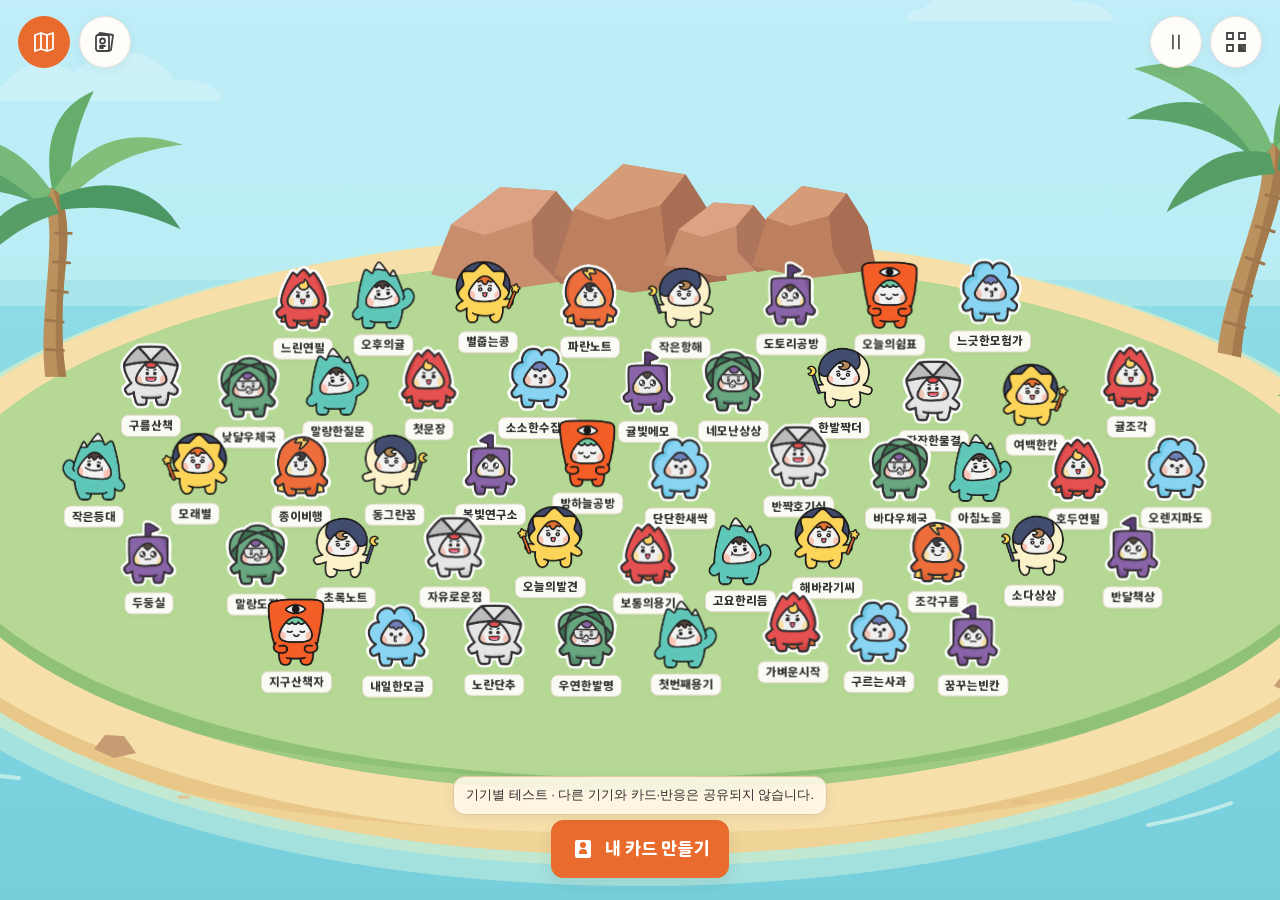
==== commit c4e0971d: "Redesign full-screen intro cards and scale the island for 50 greeting characters" ====
--- a/career-day-test/index.html
+++ b/career-day-test/index.html
@@ -1,6 +1,6 @@
-<!doctype html><html lang="ko"><head><meta charset="utf-8"><meta name="viewport" content="width=device-width,initial-scale=1,viewport-fit=cover"><meta http-equiv="Content-Security-Policy" content="default-src 'self' data: blob:; script-src 'self'; style-src 'self' 'unsafe-inline'; img-src 'self' data: blob:; connect-src 'none'; object-src 'none'; base-uri 'self'; form-action 'none'"><meta name="theme-color" content="#e39a54"><title>Hope Creator · Smilemates</title><link rel="stylesheet" href="./studio/style.css"><link rel="stylesheet" href="./studio/island.css"><link rel="stylesheet" href="./studio/fonts.css"></head><body><div id="hc-root">
+<!doctype html><html lang="ko"><head><meta charset="utf-8"><meta name="viewport" content="width=device-width,initial-scale=1,viewport-fit=cover"><meta http-equiv="Content-Security-Policy" content="default-src 'self' data: blob:; script-src 'self'; style-src 'self' 'unsafe-inline'; img-src 'self' data: blob:; connect-src 'none'; object-src 'none'; base-uri 'self'; form-action 'none'"><meta name="theme-color" content="#e39a54"><title>Hope Creator · Smilemates</title><link rel="stylesheet" href="./studio/style.css"><link rel="stylesheet" href="./studio/island.css"><link rel="stylesheet" href="./studio/fonts.css"><link rel="stylesheet" href="./studio/world.css"><link rel="stylesheet" href="./studio/profile-card.css"></head><body><div id="hc-root">
 <nav class="island-controls" aria-label="보기 방식"><div class="view-switch"><button type="button" id="world-view" class="selected" aria-pressed="true" aria-label="섬 보기" title="섬 보기"><svg class="hud-icon" viewBox="0 0 24 24" fill="none" stroke="currentColor" stroke-width="1.8" stroke-linecap="round" stroke-linejoin="round" aria-hidden="true"><path d="m3 5 6-2 6 2 6-2v16l-6 2-6-2-6 2zM9 3v16M15 5v16"/></svg></button><button type="button" id="grid-view" aria-pressed="false" aria-label="카드 모아보기" title="카드 모아보기"><svg class="hud-icon" viewBox="0 0 24 24" fill="none" stroke="currentColor" stroke-width="1.8" stroke-linecap="round" stroke-linejoin="round" aria-hidden="true"><path d="m5 5 2-2 13 2-2 15-2 1"/><rect x="3" y="5" width="13" height="16" rx="2"/><path d="M7 16h5M7 18h3"/><circle cx="9.5" cy="11" r="2.5"/></svg></button></div><div class="utility-controls"><button id="motion-toggle" class="utility-button" aria-label="움직임 멈추기" title="움직임 멈추기">Ⅱ</button><button id="qr-open" class="utility-button" aria-label="휴대폰 접속 QR" title="휴대폰 접속 QR"><svg viewBox="0 0 24 24" aria-hidden="true"><path d="M3 3h6v6H3zM15 3h6v6h-6zM3 15h6v6H3zM15 15h2v2h-2zM19 15h2v6h-6v-2h4z"/></svg></button></div></nav>
-<main><div class="world" id="world"><div class="island-stage" id="island-stage"><img class="island-landscape" src="./studio/assets/island.svg" alt=""><div id="avatars" class="avatars"></div></div></div><div id="card-grid" class="card-grid" hidden></div><div id="empty-state" hidden></div><div id="connection-notice" class="connection-notice" hidden></div></main>
+<main><div class="world" id="world" tabindex="0" role="region" aria-label="스마일메이츠 섬"><div class="island-stage" id="island-stage"><img class="island-landscape" src="./studio/assets/island.svg" alt=""><div id="avatars" class="avatars"></div></div></div><div id="card-grid" class="card-grid" hidden></div><div id="empty-state" hidden></div><div id="connection-notice" class="connection-notice" hidden></div></main>
 <div class="my-card-dock"><button id="dock-button" class="button primary"><svg class="hud-icon" viewBox="0 0 24 24" fill="none" stroke="currentColor" stroke-width="1.8" stroke-linecap="round" stroke-linejoin="round" aria-hidden="true"><rect x="4" y="3" width="16" height="18" rx="3"/><circle cx="12" cy="9" r="2.5"/><path d="M8 17c.4-2.1 1.8-3.2 4-3.2s3.6 1.1 4 3.2"/></svg><span class="caption">내 카드 만들기</span></button></div>
 <dialog id="editor" class="editor-dialog"><div class="dialog-header"><h2>자기소개 카드</h2><button class="icon-button close-editor" aria-label="카드 만들기 닫기">×</button></div><form id="profile-form" class="resume-sheet">
 <div class="resume-top">
@@ -34,7 +34,9 @@
 <div class="form-end"><p id="form-error" role="alert" class="form-error" hidden></p><button type="submit" class="button primary full" id="submit-profile">저장</button></div></form></dialog>
 <dialog id="mate-dialog" class="editor-dialog mate-dialog"><div class="dialog-header"><h2 id="mate-picker-title">메이트 선택</h2><button type="button" class="icon-button" id="mate-close" aria-label="메이트 선택 닫기">×</button></div><div class="mate-picker-body"><div id="mate-options" class="mate-options"></div></div></dialog>
 <dialog id="character-dialog" class="editor-dialog character-dialog"><div class="dialog-header"><h2 aria-label="캐릭터 그리기"><svg width="28" height="28" viewBox="0 0 24 24" fill="none" stroke="currentColor" stroke-width="1.7" stroke-linecap="round" stroke-linejoin="round" aria-hidden="true"><path d="m10 14 8-11a2 2 0 0 1 3 3L10 16M4 20c5 1 7-1 7-4a3 3 0 0 0-6 0c0 2-1 3-2 4zM13 10l3 3"/></svg></h2><button type="button" class="icon-button" id="character-close" aria-label="캐릭터 편집 닫기">×</button></div><div class="character-body"><div class="drawing-layout"><aside class="drawing-reference"><div id="reference-mate" aria-label="참고 메이트"></div></aside><details id="drawing-details" open><summary><span>직접 그리기</span><span aria-hidden="true">✎</span></summary><div class="drawing-tools"><div id="pen-colors" class="pen-colors"></div><button type="button" id="thin-pen" class="tool selected" aria-pressed="true">가는 펜</button><button type="button" id="thick-pen" class="tool" aria-pressed="false">굵은 펜</button></div><div class="canvas-wrap"><canvas id="drawing" width="600" height="600" aria-label="캐릭터 그림판"></canvas><span class="canvas-hint" id="canvas-hint"></span></div><div class="drawing-actions"><button type="button" id="undo-drawing" class="text-button">되돌리기</button><button type="button" id="clear-drawing" class="text-button">모두 지우기</button></div></details></div><button type="button" id="character-done" class="button primary full">완료</button></div></dialog>
-<dialog id="profile-dialog" class="profile-dialog"><div class="profile-controls"><span id="profile-kind" class="preview-label"></span><button class="icon-button" id="close-profile" aria-label="소개 카드 닫기">×</button></div><article id="profile-card" class="profile-card"></article><div id="reaction-stage" class="reaction-stage" aria-live="polite"></div><div id="reaction-buttons" class="reaction-buttons"><button data-reaction="empathy" type="button" aria-label="공감해">❤️ 공감</button><button data-reaction="cool" type="button" aria-label="멋져">👏 멋져</button><button data-reaction="cheer" type="button" aria-label="응원해">🙌 응원</button><button data-reaction="curious" type="button" aria-label="궁금해">💭 궁금해</button></div><div class="profile-actions"><button class="button" id="edit-profile">수정</button><button class="button" id="save-image">이미지 저장</button><button class="button primary" id="present-card">크게 보기</button></div></dialog>
+<dialog id="profile-dialog" class="profile-dialog" aria-label="자기소개 카드"><div class="profile-controls"><span id="profile-kind" class="preview-label"></span><button class="icon-button" id="close-profile" aria-label="소개 카드 닫기">×</button></div><div id="profile-viewport" class="profile-viewport" tabindex="0" aria-label="카드 내용"><article id="profile-card" class="profile-card profile-sheet"></article></div><div id="reaction-stage" class="reaction-stage" aria-live="polite"></div><div id="reaction-buttons" class="reaction-buttons"><button data-reaction="empathy" type="button" aria-label="공감해">❤️ 공감</button><button data-reaction="cool" type="button" aria-label="멋져">👏 멋져</button><button data-reaction="cheer" type="button" aria-label="응원해">🙌 응원</button><button data-reaction="curious" type="button" aria-label="궁금해">💭 궁금해</button></div><div class="profile-actions"><button class="button" id="edit-profile">수정</button><button class="button" id="save-image">이미지 저장</button><button class="button primary" id="present-card" aria-pressed="false">크게 보기</button></div></dialog>
 <dialog id="qr-dialog" class="qr-dialog"><button id="qr-close" class="icon-button" aria-label="QR 닫기">×</button><img src="./studio/assets/join-qr.svg" alt="휴대폰 접속 QR"><a href="./">휴대폰 접속</a></dialog>
 <div id="toast" class="toast" role="status" aria-live="polite" hidden></div></div><script type="module" src="./studio/app.js"></script></body></html>
 
+
+
--- a/career-day-test/studio/world.css
+++ b/career-day-test/studio/world.css
@@ -0,0 +1,31 @@
+/* A roomy map for fifty people. The map pans instead of shrinking on phones. */
+#hc-root .world{overflow:auto;touch-action:pan-x pan-y pinch-zoom;scroll-behavior:auto;scrollbar-width:none;background:#8ed9e4}
+#hc-root .island-stage{width:max(100%,var(--world-width,1600px));height:max(100dvh,var(--world-height,1040px));min-width:1600px;min-height:1040px;isolation:isolate}
+#hc-root .island-landscape{object-fit:fill;pointer-events:none;user-select:none;-webkit-user-drag:none}
+#hc-root .avatars{touch-action:pan-x pan-y pinch-zoom}
+#hc-root .avatar-button{width:72px;height:96px;min-width:72px;min-height:96px;max-width:none;display:flex;flex-direction:column;align-items:center;justify-content:flex-end;gap:0;padding:0;border:0;border-radius:0;background:transparent;box-shadow:none;overflow:visible;animation:none;touch-action:manipulation;will-change:transform}
+#hc-root .avatar-button .avatar-art{position:relative;display:flex;align-items:flex-end;justify-content:center;width:72px;height:70px;flex:0 0 70px;transform-origin:50% 100%}
+#hc-root .avatar-button .mate-portrait,#hc-root .avatar-button .mate-portrait.drawn{display:block;width:68px;height:70px;max-width:none;flex-shrink:0;aspect-ratio:auto;background:transparent;border:0;border-radius:0;box-shadow:none;overflow:visible;filter:none;transform:scaleX(var(--facing,1))}
+#hc-root .avatar-button .avatar-name{display:block;flex:0 0 auto;min-height:21px;max-width:104px;margin-top:4px;padding:2px 7px;border:1px solid #e8d9ce;border-radius:7px;background:#fffdfaf2;color:#333;box-shadow:0 2px 5px #3028200a;font-family:var(--font-display);font-size:12px;line-height:1.35;letter-spacing:0;white-space:nowrap;overflow:hidden;text-overflow:ellipsis;text-align:center}
+#hc-root .avatar-button.mine .avatar-name{background:#e96b2e;color:#fff;border-color:#e96b2e}
+#hc-root .avatar-button:hover,#hc-root .avatar-button:focus-visible{filter:drop-shadow(0 0 3px #fff);z-index:100!important}
+#hc-root .avatar-button:focus-visible{outline:2px solid #e96b2e;outline-offset:5px;border-radius:12px}
+
+/* Greeting decor belongs to the map, without adding text to a participant's card. */
+#hc-root .avatar-button .encounter-mark{position:absolute;right:-6px;top:-2px;z-index:3;display:none;place-items:center;width:29px;height:29px;min-width:29px;min-height:29px;padding:5px;border:1px solid #f1c6a9;border-radius:50%;background:#fffaf2;color:#e96b2e;box-shadow:0 2px 6px #5b46271c;pointer-events:none;transform-origin:50% 90%}
+#hc-root .avatar-button .encounter-mark svg{display:block;width:100%;height:100%;fill:none;stroke:currentColor;stroke-width:1.7;stroke-linecap:round;stroke-linejoin:round}
+#hc-root .avatar-button.is-greeting .encounter-mark{display:grid;animation:hc-encounter-wave .48s ease-in-out 3}
+#hc-root .avatar-button.is-greeting>.avatar-art{animation:hc-avatar-greet .8s ease-in-out 2;transform-origin:50% 100%}
+@keyframes hc-avatar-greet{0%,100%{transform:translateY(0) rotate(0)}30%{transform:translateY(1px) rotate(calc(var(--facing,1) * 5deg)) scale(1.025,.975)}65%{transform:translateY(-3px) rotate(calc(var(--facing,1) * -3deg))}}
+@keyframes hc-encounter-wave{0%,100%{transform:rotate(-10deg)}50%{transform:rotate(14deg)}}
+#hc-root .world.paused .avatar-button>.avatar-art,#hc-root .world.paused .encounter-mark,#hc-root .avatar-button:hover>.avatar-art,#hc-root .avatar-button:focus-visible>.avatar-art{animation-play-state:paused}
+@media(max-width:650px){
+  #hc-root .island-stage{min-width:1600px;min-height:1040px}
+  #hc-root .avatar-button{width:72px;height:96px;min-width:72px;min-height:96px}
+  #hc-root .avatar-button .avatar-art{width:72px;height:70px;flex-basis:70px}
+  #hc-root .avatar-button .mate-portrait,#hc-root .avatar-button .mate-portrait.drawn{width:68px;height:70px}
+  #hc-root .avatar-button .avatar-name{font-size:12px;max-width:104px}
+}
+@media(prefers-reduced-motion:reduce){
+  #hc-root .avatar-button>.avatar-art,#hc-root .avatar-button.is-greeting>.avatar-art,#hc-root .avatar-button .encounter-mark{animation:none!important;will-change:auto}
+}
--- a/career-day-test/studio/profile-card.css
+++ b/career-day-test/studio/profile-card.css
@@ -0,0 +1,73 @@
+/* The card is the content. The surrounding controls stay outside its reading area. */
+#hc-root #profile-dialog[open]{display:flex;flex-direction:column;width:min(500px,calc(100vw - 24px));max-width:500px;height:auto;max-height:calc(100dvh - 24px);margin:auto;padding:12px;border:1px solid #ead5c8;border-radius:24px;background:#faf7f2;color:#292a2d;box-shadow:0 24px 80px #17243226;overflow:hidden;isolation:isolate}
+#hc-root #profile-dialog::backdrop{background:#13233280;backdrop-filter:blur(5px)}
+#hc-root #profile-dialog>.profile-controls{position:relative;top:auto;display:flex;flex:0 0 auto;align-items:center;justify-content:space-between;min-height:44px;margin:0 0 8px;padding:0;background:transparent;z-index:30}
+#hc-root #profile-kind{max-width:calc(100% - 54px);padding:5px 9px;border:1px solid #edcbb4;border-radius:7px;background:#fff9f2;color:#976041;font:500 12px/1.4 var(--font-body);letter-spacing:.015em;white-space:normal}
+#hc-root #profile-kind:empty{visibility:hidden}
+#hc-root #close-profile{display:grid;place-items:center;min-width:44px;width:44px;min-height:44px;height:44px;padding:0;border:0;border-radius:12px;background:#fffdfa;box-shadow:none;color:#424242;font:400 29px/1 var(--font-body)}
+#hc-root #close-profile:hover{background:#fff0e5}
+#hc-root #profile-dialog>.profile-viewport{position:relative;flex:1 1 auto;min-width:0;min-height:0;overflow-x:hidden;overflow-y:auto;overscroll-behavior:contain;scrollbar-width:thin;scrollbar-color:#deb99f transparent;border-radius:18px;scroll-padding:12px;-webkit-overflow-scrolling:touch}
+#hc-root #profile-card.profile-sheet{--card-font-size:18px;--card-gap:13px;--card-pad:20px;--portrait-size:88px;--card-line-height:1.4;position:relative;display:block;min-height:0;width:100%;margin:0;padding:0;border:1.5px solid #e4ae88;border-radius:18px;background:#fffdfa;color:#292a2d;box-shadow:inset 0 0 0 4px #fffaf4;overflow:hidden;isolation:isolate}
+#hc-root #profile-card.profile-sheet:before,#hc-root #profile-card.profile-sheet:after{content:none;display:none}
+#hc-root #profile-card .card-identity{position:relative;display:flex;align-items:center;gap:14px;min-width:0;margin:0;padding:var(--card-pad);background:#fff0e2;border:0;border-bottom:1px solid #eed8c4;isolation:isolate;overflow:hidden}
+#hc-root #profile-card .card-identity:after{content:'';position:absolute;top:0;right:0;width:34px;height:34px;background:#ed7940;clip-path:polygon(100% 0,100% 100%,0 0);z-index:-1}
+#hc-root #profile-card .card-identity>.mate-portrait,#hc-root #profile-card .card-identity>.mate-portrait.drawn{display:block;flex:0 0 var(--portrait-size);width:var(--portrait-size);height:var(--portrait-size);max-width:none;margin:0;padding:0;border:0;border-radius:0;background:transparent;box-shadow:none;filter:none;overflow:visible}
+#hc-root #profile-card .card-identity>.mate-portrait>img,#hc-root #profile-card .card-identity>.mate-portrait>svg{display:block;width:100%;height:100%;object-fit:contain;opacity:1;background:transparent;filter:none}
+#hc-root #profile-card .identity-copy{position:relative;flex:1;min-width:0;padding:3px 0}
+#hc-root #profile-card .identity-copy h2{margin:0;color:#292a2d;font-family:var(--font-display);font-size:clamp(24px,7.1vw,30px);font-weight:800;font-variation-settings:'DANC' 50;line-height:1.22;letter-spacing:-.035em;white-space:normal;overflow-wrap:anywhere;word-break:keep-all}
+#hc-root #profile-card .identity-job{display:block;margin:8px 0 0;color:#82634f;font-family:var(--font-body);font-size:14px;font-weight:400;line-height:1.45;letter-spacing:-.015em;white-space:pre-wrap;word-break:keep-all;overflow-wrap:anywhere}
+#hc-root #profile-card .identity-job:empty{display:none}
+#hc-root #profile-card .card-body{display:flex;flex-direction:column;gap:var(--card-gap);margin:0;padding:var(--card-pad)}
+#hc-root #profile-card .story-block{position:relative;display:block;min-width:0;margin:0;padding:0;border:0;background:transparent}
+#hc-root #profile-card .story-block+.story-block{padding-top:var(--card-gap);border-top:1px solid #efe7de}
+#hc-root #profile-card .story-top{display:flex;flex-wrap:wrap;align-items:center;justify-content:space-between;gap:6px 8px;min-height:22px;margin:0 0 7px}
+#hc-root #profile-card .story-label{display:block;min-width:0;max-width:100%;margin:0;padding:0;color:#9e5736;font-family:var(--font-body);font-size:14px;font-weight:600;line-height:1.4;letter-spacing:-.025em;white-space:normal;overflow-wrap:anywhere;word-break:keep-all}
+#hc-root #profile-card .story-text{display:block;margin:0;padding:0;color:#292a2d;font-family:var(--font-body);font-size:var(--card-font-size);font-weight:400;line-height:var(--card-line-height);letter-spacing:-.025em;white-space:pre-wrap;overflow-wrap:anywhere;word-break:normal;text-wrap:pretty}
+#hc-root #profile-card .story-mates{display:flex;flex-wrap:wrap;align-items:center;gap:5px;min-width:0;max-width:100%;margin:0}
+#hc-root #profile-card .mate-tag{display:inline-flex;align-items:center;gap:4px;max-width:100%;min-height:24px;padding:2px 7px 2px 3px;border:1px solid #efd4bf;border-radius:7px;background:#fff5eb;color:#81573d;font-family:var(--font-body);font-size:12px;font-weight:500;line-height:1.25;letter-spacing:-.025em;white-space:normal;overflow-wrap:anywhere;word-break:keep-all}
+#hc-root #profile-card .mate-mini{display:flex;align-items:center;justify-content:center;flex:0 0 23px;width:23px;height:23px}
+#hc-root #profile-card .mate-mini>.mate-portrait,#hc-root #profile-card .mate-mini>.mate-portrait.drawn{display:block;flex:0 0 23px;width:23px;height:23px;max-width:23px;margin:0;border:0;border-radius:0;background:transparent;box-shadow:none;filter:none;overflow:visible}
+#hc-root #profile-card .mate-mini .mate-portrait>img,#hc-root #profile-card .mate-mini .mate-portrait>svg{display:block;width:100%;height:100%;object-fit:contain;background:transparent;filter:none}
+#hc-root #profile-card .story-block.dopamine{padding:10px 12px;border:1px solid #f0d8c4;border-radius:10px;background:#fff6ec}
+#hc-root #profile-card .story-block.dopamine .story-top{min-height:0;margin-bottom:5px}
+#hc-root #profile-card .story-block.dopamine .story-text{font-weight:500}
+#hc-root #profile-card .story-block.dopamine+.story-block{padding-top:0;border-top:0}
+#hc-root #profile-card .story-block.concern .story-label{color:#68615c}
+#hc-root #profile-card .profile-sheet-footer{margin:0;padding:0 var(--card-pad) var(--card-pad);font-size:12px;line-height:1.4;color:#a38a78}
+#hc-root #profile-dialog>.reaction-buttons{position:relative;bottom:auto;display:grid;grid-template-columns:repeat(4,minmax(0,1fr));flex:0 0 auto;gap:6px;min-height:44px;margin:9px 0 0;padding:0;background:transparent;z-index:25}
+#hc-root #profile-dialog>.reaction-buttons>button{display:flex;align-items:center;justify-content:center;gap:3px;min-width:0;min-height:44px;margin:0;padding:8px 3px;border:1px solid #e8d8cb;border-radius:10px;background:#fffdfa;color:#4c443f;box-shadow:none;font-family:var(--font-body);font-size:14px;font-weight:500;line-height:1.2;white-space:nowrap}
+#hc-root #profile-dialog>.reaction-buttons>button:active{background:#fff0e5;border-color:#e49d70;transform:translateY(1px)}
+#hc-root #profile-dialog>.profile-actions{display:flex;flex:0 0 auto;gap:7px;min-height:44px;margin:8px 0 0;padding:0;background:transparent}
+#hc-root #profile-dialog>.profile-actions>.button{flex:1;min-width:0;min-height:44px;height:44px;margin:0;padding:8px 10px;border:1px solid #e8d8cb;border-radius:10px;background:#fffdfa;color:#5d4c40;box-shadow:none;font-family:var(--font-body);font-size:14px;font-weight:500;line-height:1.2;white-space:nowrap}
+#hc-root #profile-dialog>.profile-actions>#present-card{background:#e96b2e;border-color:#e96b2e;color:#fff}
+#hc-root #profile-dialog>.reaction-stage{z-index:35;border-radius:inherit;pointer-events:none}
+
+/* Large view spends the screen on the card and keeps an obvious way back. */
+#hc-root #profile-dialog.presenting[open]{width:min(560px,calc(100vw - 16px));max-width:560px;height:calc(100dvh - 16px);max-height:calc(100dvh - 16px);margin:auto;padding:10px;border-radius:20px;background:#faf7f2}
+#hc-root #profile-dialog.presenting>.profile-controls{min-height:44px;margin-bottom:6px}
+#hc-root #profile-dialog.presenting>.profile-viewport{flex:1 1 0;min-height:0}
+#hc-root #profile-dialog.presenting>.profile-viewport>#profile-card{min-height:0;border:1.5px solid #e4ae88;border-radius:18px;padding:0}
+#hc-root #profile-dialog.presenting>.profile-actions{display:flex;min-height:44px;margin-top:6px}
+#hc-root #profile-dialog.presenting>.profile-actions>#edit-profile,#hc-root #profile-dialog.presenting>.profile-actions>#save-image{display:none}
+#hc-root #profile-dialog.presenting>.profile-actions>#present-card{flex:0 1 150px;margin-left:auto;background:#fffdfa;border-color:#e8d8cb;color:#625146}
+#hc-root #profile-dialog.presenting>.reaction-buttons{margin-top:6px}
+
+@media(max-width:600px){
+  #hc-root #profile-dialog[open]{width:calc(100vw - 16px);max-height:calc(100dvh - 16px);padding:9px;border-radius:20px}
+  #hc-root #profile-dialog>.profile-controls{margin-bottom:6px}
+  #hc-root #profile-dialog.presenting[open]{width:100vw;max-width:none;height:100dvh;max-height:100dvh;margin:0;padding:max(6px,env(safe-area-inset-top)) 8px max(6px,env(safe-area-inset-bottom));border:0;border-radius:0;box-shadow:none}
+  #hc-root #profile-card .card-identity{gap:12px}
+  #hc-root #profile-card .identity-copy h2{font-size:27px}
+  #hc-root #profile-card .identity-job{font-size:14px;margin-top:7px}
+  #hc-root #profile-card .story-top{gap:5px 7px}
+  #hc-root #profile-dialog>.profile-actions>.button{padding:8px 6px}
+}
+@media(max-width:340px){
+  #hc-root #profile-card .card-identity{gap:9px}
+  #hc-root #profile-card .identity-copy h2{font-size:24px}
+  #hc-root #profile-card .story-top{align-items:flex-start;gap:5px}
+  #hc-root #profile-card .mate-tag{font-size:12px}
+  #hc-root #profile-dialog>.reaction-buttons{gap:4px}
+  #hc-root #profile-dialog>.reaction-buttons>button{font-size:13px}
+}
+@media(prefers-reduced-motion:reduce){#hc-root #profile-dialog::backdrop{backdrop-filter:none}}
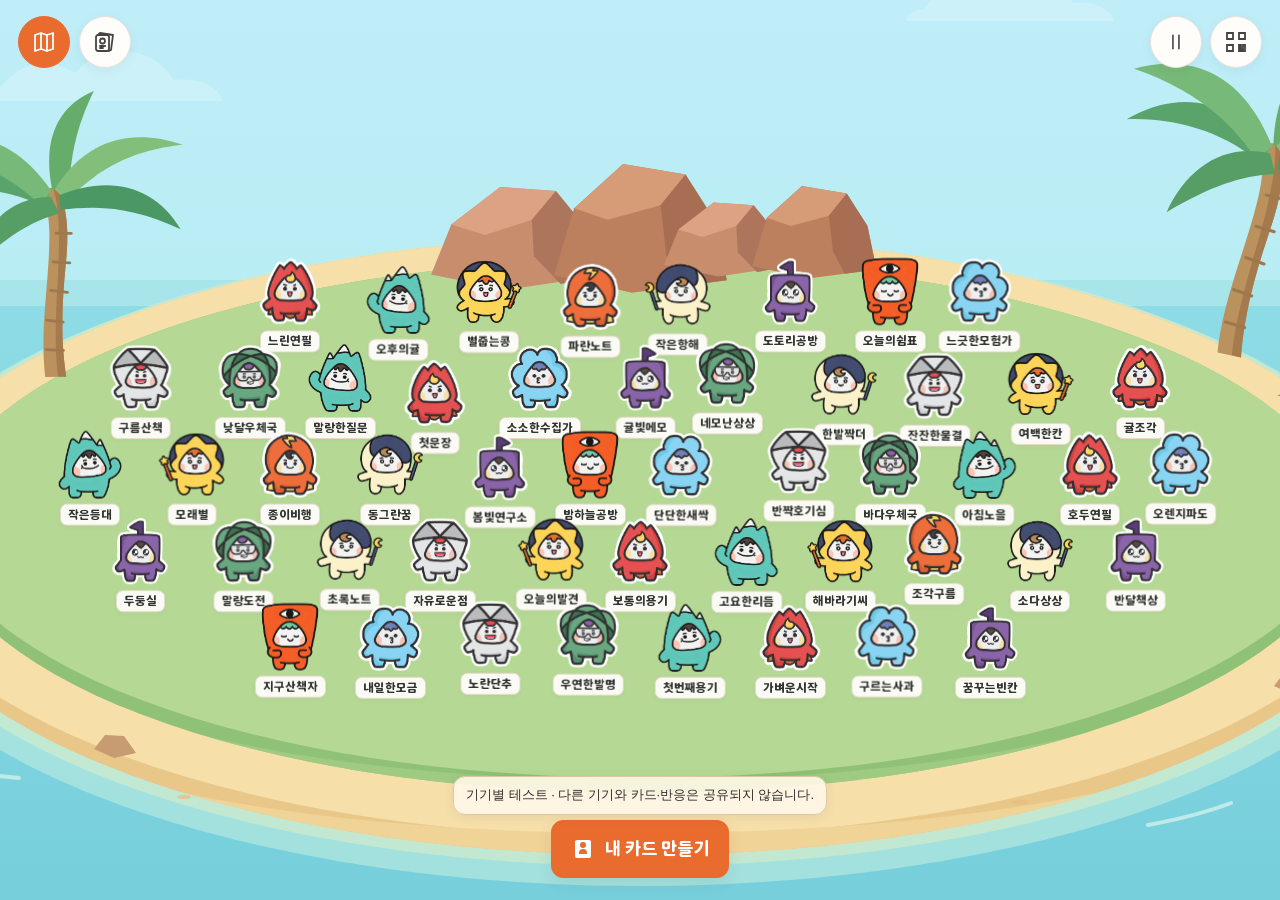
==== commit 5eab98d5: "Add shared island server and authenticated admin deletion tools; retain local preview until hosting " ====
--- a/career-day-test/index.html
+++ b/career-day-test/index.html
@@ -1,4 +1,4 @@
-<!doctype html><html lang="ko"><head><meta charset="utf-8"><meta name="viewport" content="width=device-width,initial-scale=1,viewport-fit=cover"><meta http-equiv="Content-Security-Policy" content="default-src 'self' data: blob:; script-src 'self'; style-src 'self' 'unsafe-inline'; img-src 'self' data: blob:; connect-src 'none'; object-src 'none'; base-uri 'self'; form-action 'none'"><meta name="theme-color" content="#e39a54"><title>Hope Creator · Smilemates</title><link rel="stylesheet" href="./studio/style.css"><link rel="stylesheet" href="./studio/island.css"><link rel="stylesheet" href="./studio/fonts.css"><link rel="stylesheet" href="./studio/world.css"><link rel="stylesheet" href="./studio/profile-card.css"></head><body><div id="hc-root">
+<!doctype html><html lang="ko"><head><meta charset="utf-8"><meta name="viewport" content="width=device-width,initial-scale=1,viewport-fit=cover"><meta http-equiv="Content-Security-Policy" content="default-src 'self' data: blob:; script-src 'self'; style-src 'self' 'unsafe-inline'; img-src 'self' data: blob:; connect-src 'self'; object-src 'none'; base-uri 'self'; form-action 'none'"><meta name="theme-color" content="#e39a54"><title>Hope Creator · Smilemates</title><link rel="stylesheet" href="./studio/style.css"><link rel="stylesheet" href="./studio/island.css"><link rel="stylesheet" href="./studio/fonts.css"><link rel="stylesheet" href="./studio/world.css"><link rel="stylesheet" href="./studio/profile-card.css"></head><body><div id="hc-root">
 <nav class="island-controls" aria-label="보기 방식"><div class="view-switch"><button type="button" id="world-view" class="selected" aria-pressed="true" aria-label="섬 보기" title="섬 보기"><svg class="hud-icon" viewBox="0 0 24 24" fill="none" stroke="currentColor" stroke-width="1.8" stroke-linecap="round" stroke-linejoin="round" aria-hidden="true"><path d="m3 5 6-2 6 2 6-2v16l-6 2-6-2-6 2zM9 3v16M15 5v16"/></svg></button><button type="button" id="grid-view" aria-pressed="false" aria-label="카드 모아보기" title="카드 모아보기"><svg class="hud-icon" viewBox="0 0 24 24" fill="none" stroke="currentColor" stroke-width="1.8" stroke-linecap="round" stroke-linejoin="round" aria-hidden="true"><path d="m5 5 2-2 13 2-2 15-2 1"/><rect x="3" y="5" width="13" height="16" rx="2"/><path d="M7 16h5M7 18h3"/><circle cx="9.5" cy="11" r="2.5"/></svg></button></div><div class="utility-controls"><button id="motion-toggle" class="utility-button" aria-label="움직임 멈추기" title="움직임 멈추기">Ⅱ</button><button id="qr-open" class="utility-button" aria-label="휴대폰 접속 QR" title="휴대폰 접속 QR"><svg viewBox="0 0 24 24" aria-hidden="true"><path d="M3 3h6v6H3zM15 3h6v6h-6zM3 15h6v6H3zM15 15h2v2h-2zM19 15h2v6h-6v-2h4z"/></svg></button></div></nav>
 <main><div class="world" id="world" tabindex="0" role="region" aria-label="스마일메이츠 섬"><div class="island-stage" id="island-stage"><img class="island-landscape" src="./studio/assets/island.svg" alt=""><div id="avatars" class="avatars"></div></div></div><div id="card-grid" class="card-grid" hidden></div><div id="empty-state" hidden></div><div id="connection-notice" class="connection-notice" hidden></div></main>
 <div class="my-card-dock"><button id="dock-button" class="button primary"><svg class="hud-icon" viewBox="0 0 24 24" fill="none" stroke="currentColor" stroke-width="1.8" stroke-linecap="round" stroke-linejoin="round" aria-hidden="true"><rect x="4" y="3" width="16" height="18" rx="3"/><circle cx="12" cy="9" r="2.5"/><path d="M8 17c.4-2.1 1.8-3.2 4-3.2s3.6 1.1 4 3.2"/></svg><span class="caption">내 카드 만들기</span></button></div>
--- a/career-day-test/studio/island.css
+++ b/career-day-test/studio/island.css
@@ -375,3 +375,9 @@
 @keyframes hc-avatar-dance{0%,100%{transform:translate(0,0) rotate(0) scale(1)}15%{transform:translate(-3px,-2px) rotate(-9deg) scale(1.015,.985)}32%{transform:translate(-1px,0) rotate(-3deg) scale(.99,1.01)}50%{transform:translate(3px,-3px) rotate(9deg) scale(1.015,.985)}68%{transform:translate(1px,0) rotate(3deg) scale(.99,1.01)}84%{transform:translate(-2px,-2px) rotate(-6deg) scale(1.01,.99)}}
 @media(max-width:650px){#hc-root .mini-card{border-radius:14px}#hc-root .my-card-dock .button{border-radius:12px}}
 @media(prefers-reduced-motion:reduce){#hc-root .avatar-button.is-dancing>.avatar-art,#hc-root .avatar-art.is-dancing{animation:none!important;transform:none!important;will-change:auto}}
+
+/* Interest stays beneath the centered nickname in the card collection. */
+#hc-root .mini-card{height:350px}
+#hc-root .mini-card>p.mini-job{display:block;flex:0 0 auto;width:100%;max-width:100%;margin:0 0 4px;color:#716b65;font-family:var(--font-body);font-size:14px;font-weight:400;line-height:1.4;text-align:center;white-space:normal;word-break:keep-all;overflow-wrap:anywhere}
+@media(max-width:650px){#hc-root .mini-card{height:300px}}
+@media(max-width:350px){#hc-root .mini-card{height:360px}}
--- a/career-day-test/studio/profile-card.css
+++ b/career-day-test/studio/profile-card.css
@@ -28,10 +28,13 @@
 #hc-root #profile-card .mate-mini{display:flex;align-items:center;justify-content:center;flex:0 0 23px;width:23px;height:23px}
 #hc-root #profile-card .mate-mini>.mate-portrait,#hc-root #profile-card .mate-mini>.mate-portrait.drawn{display:block;flex:0 0 23px;width:23px;height:23px;max-width:23px;margin:0;border:0;border-radius:0;background:transparent;box-shadow:none;filter:none;overflow:visible}
 #hc-root #profile-card .mate-mini .mate-portrait>img,#hc-root #profile-card .mate-mini .mate-portrait>svg{display:block;width:100%;height:100%;object-fit:contain;background:transparent;filter:none}
-#hc-root #profile-card .story-block.dopamine{padding:10px 12px;border:1px solid #f0d8c4;border-radius:10px;background:#fff6ec}
+#hc-root #profile-card .story-block.current{padding:10px 12px;border:1px solid #f0d8c4;border-radius:10px;background:#fff6ec}
+#hc-root #profile-card .story-block.current .story-label{font-weight:700}
+#hc-root #profile-card .story-block.current .story-text{font-weight:500}
+#hc-root #profile-card .story-block.current+.story-block{padding-top:0;border-top:0}
 #hc-root #profile-card .story-block.dopamine .story-top{min-height:0;margin-bottom:5px}
-#hc-root #profile-card .story-block.dopamine .story-text{font-weight:500}
-#hc-root #profile-card .story-block.dopamine+.story-block{padding-top:0;border-top:0}
+#hc-root #profile-card .story-block.dopamine .story-label{color:#79716a;font-weight:500}
+#hc-root #profile-card .story-block.dopamine .story-text{font-size:max(16px,calc(var(--card-font-size) - 2px));color:#66615d;font-weight:400}
 #hc-root #profile-card .story-block.concern .story-label{color:#68615c}
 #hc-root #profile-card .profile-sheet-footer{margin:0;padding:0 var(--card-pad) var(--card-pad);font-size:12px;line-height:1.4;color:#a38a78}
 #hc-root #profile-dialog>.reaction-buttons{position:relative;bottom:auto;display:grid;grid-template-columns:repeat(4,minmax(0,1fr));flex:0 0 auto;gap:6px;min-height:44px;margin:9px 0 0;padding:0;background:transparent;z-index:25}
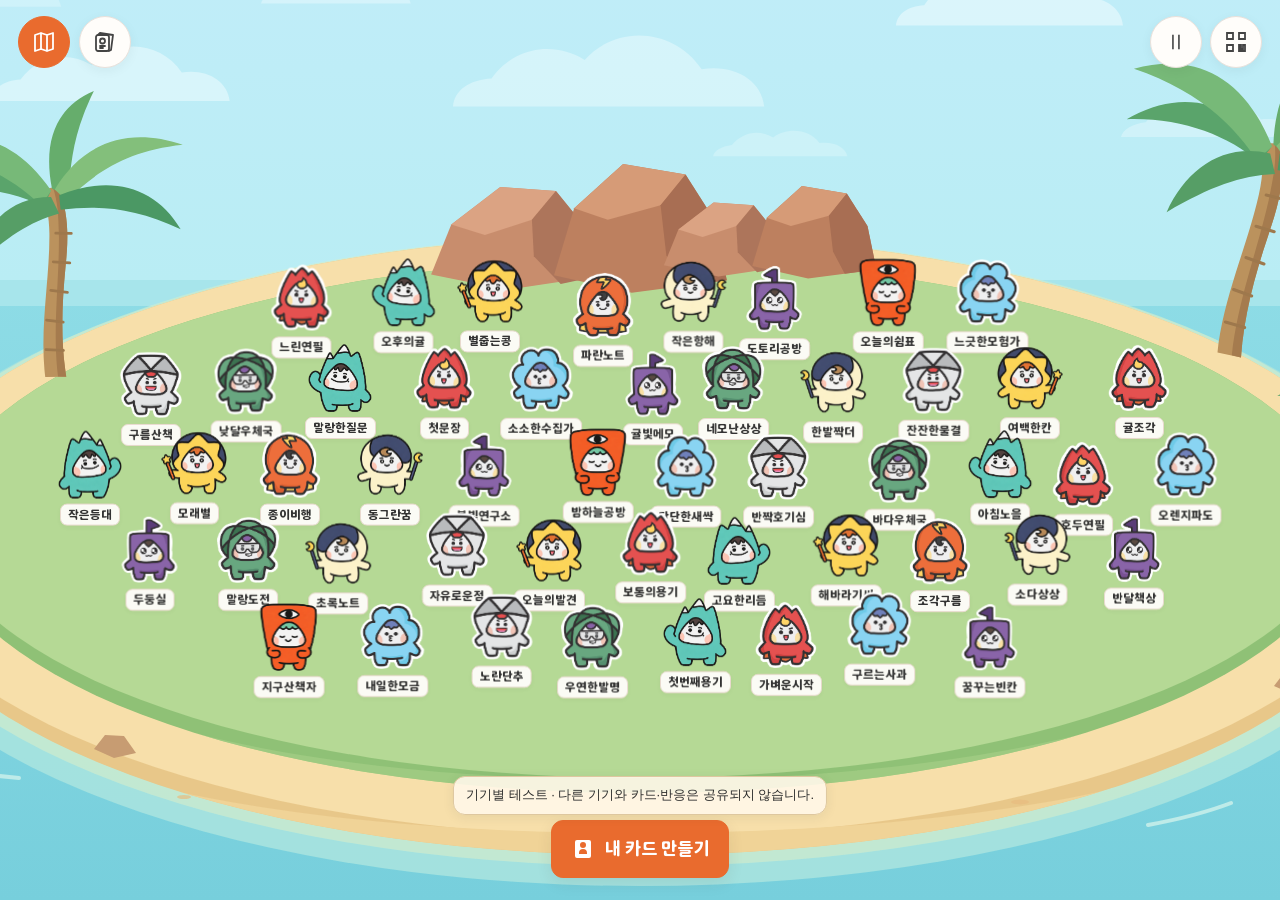
==== commit cacf193d: "Compact the introduction form and fill the widescreen island map" ====
--- a/career-day-test/index.html
+++ b/career-day-test/index.html
@@ -1,25 +1,25 @@
-<!doctype html><html lang="ko"><head><meta charset="utf-8"><meta name="viewport" content="width=device-width,initial-scale=1,viewport-fit=cover"><meta http-equiv="Content-Security-Policy" content="default-src 'self' data: blob:; script-src 'self'; style-src 'self' 'unsafe-inline'; img-src 'self' data: blob:; connect-src 'self'; object-src 'none'; base-uri 'self'; form-action 'none'"><meta name="theme-color" content="#e39a54"><title>Hope Creator · Smilemates</title><link rel="stylesheet" href="./studio/style.css"><link rel="stylesheet" href="./studio/island.css"><link rel="stylesheet" href="./studio/fonts.css"><link rel="stylesheet" href="./studio/world.css"><link rel="stylesheet" href="./studio/profile-card.css"></head><body><div id="hc-root">
+<!doctype html><html lang="ko"><head><meta charset="utf-8"><meta name="viewport" content="width=device-width,initial-scale=1,viewport-fit=cover"><meta http-equiv="Content-Security-Policy" content="default-src 'self' data: blob:; script-src 'self'; style-src 'self' 'unsafe-inline'; img-src 'self' data: blob:; connect-src 'self'; object-src 'none'; base-uri 'self'; form-action 'none'"><meta name="theme-color" content="#e39a54"><title>Hope Creator · Smilemates</title><link rel="stylesheet" href="./studio/style.css"><link rel="stylesheet" href="./studio/island.css"><link rel="stylesheet" href="./studio/fonts.css"><link rel="stylesheet" href="./studio/world.css"><link rel="stylesheet" href="./studio/profile-card.css"><link rel="stylesheet" href="./studio/editor.css"></head><body><div id="hc-root">
 <nav class="island-controls" aria-label="보기 방식"><div class="view-switch"><button type="button" id="world-view" class="selected" aria-pressed="true" aria-label="섬 보기" title="섬 보기"><svg class="hud-icon" viewBox="0 0 24 24" fill="none" stroke="currentColor" stroke-width="1.8" stroke-linecap="round" stroke-linejoin="round" aria-hidden="true"><path d="m3 5 6-2 6 2 6-2v16l-6 2-6-2-6 2zM9 3v16M15 5v16"/></svg></button><button type="button" id="grid-view" aria-pressed="false" aria-label="카드 모아보기" title="카드 모아보기"><svg class="hud-icon" viewBox="0 0 24 24" fill="none" stroke="currentColor" stroke-width="1.8" stroke-linecap="round" stroke-linejoin="round" aria-hidden="true"><path d="m5 5 2-2 13 2-2 15-2 1"/><rect x="3" y="5" width="13" height="16" rx="2"/><path d="M7 16h5M7 18h3"/><circle cx="9.5" cy="11" r="2.5"/></svg></button></div><div class="utility-controls"><button id="motion-toggle" class="utility-button" aria-label="움직임 멈추기" title="움직임 멈추기">Ⅱ</button><button id="qr-open" class="utility-button" aria-label="휴대폰 접속 QR" title="휴대폰 접속 QR"><svg viewBox="0 0 24 24" aria-hidden="true"><path d="M3 3h6v6H3zM15 3h6v6h-6zM3 15h6v6H3zM15 15h2v2h-2zM19 15h2v6h-6v-2h4z"/></svg></button></div></nav>
 <main><div class="world" id="world" tabindex="0" role="region" aria-label="스마일메이츠 섬"><div class="island-stage" id="island-stage"><img class="island-landscape" src="./studio/assets/island.svg" alt=""><div id="avatars" class="avatars"></div></div></div><div id="card-grid" class="card-grid" hidden></div><div id="empty-state" hidden></div><div id="connection-notice" class="connection-notice" hidden></div></main>
 <div class="my-card-dock"><button id="dock-button" class="button primary"><svg class="hud-icon" viewBox="0 0 24 24" fill="none" stroke="currentColor" stroke-width="1.8" stroke-linecap="round" stroke-linejoin="round" aria-hidden="true"><rect x="4" y="3" width="16" height="18" rx="3"/><circle cx="12" cy="9" r="2.5"/><path d="M8 17c.4-2.1 1.8-3.2 4-3.2s3.6 1.1 4 3.2"/></svg><span class="caption">내 카드 만들기</span></button></div>
 <dialog id="editor" class="editor-dialog"><div class="dialog-header"><h2>자기소개 카드</h2><button class="icon-button close-editor" aria-label="카드 만들기 닫기">×</button></div><form id="profile-form" class="resume-sheet">
 <div class="resume-top">
   <button id="character-preview" class="resume-photo" type="button" aria-label="필수 항목 작성 후 나의 캐릭터 그리기">
-    <span id="preview-art"></span>
+    <span id="preview-art" aria-hidden="true"></span>
     <span id="photo-lock" class="photo-lock"><svg viewBox="0 0 32 32" aria-hidden="true"><rect x="7" y="14" width="18" height="14" rx="4"/><path d="M11 14v-4a5 5 0 0 1 10 0v4"/><path d="M16 20v3"/></svg><span class="sr-only">필수 항목 작성 후 열림</span></span>
     <span class="photo-edit" aria-hidden="true"><svg width="20" height="20" viewBox="0 0 24 24" fill="none" stroke="currentColor" stroke-width="1.7" stroke-linecap="round" stroke-linejoin="round"><path d="m5 15 10-10a2.1 2.1 0 0 1 3 3L8 18l-5 2zM13.5 6.5l3 3M5 15l3 3"/></svg></span>
   </button>
   <div class="resume-info">
     <label class="resume-row"><span>이름</span><input name="name" id="name-input" maxlength="12" placeholder="눌러서 입력" required autocomplete="nickname"></label>
     <label class="resume-row"><span>나의 관심 직무</span><input name="jobInterest" id="jobInterest-input" maxlength="30" placeholder="눌러서 입력" required></label>
-    <div class="resume-dopamine"><label for="dopamine-input">요즘 나의 가장 큰 도파민은? <span class="field-count" data-count-for="dopamine-input">0/30</span></label><textarea name="dopamine" id="dopamine-input" maxlength="30" rows="3" placeholder="눌러서 입력" required></textarea></div>
+    <div class="resume-dopamine"><label for="dopamine-input"><span>요즘 나의 가장 큰 도파민은?</span> <span class="field-count" data-count-for="dopamine-input">0/30</span></label><textarea name="dopamine" id="dopamine-input" maxlength="30" rows="2" placeholder="눌러서 입력" required></textarea></div>
   </div>
 </div>
 <section class="resume-section">
   <h3>나를 가장 잘 보여주는 스마일메이츠는?</h3>
   <div class="resume-mate-row"><span>나와 닮은 메이트</span><button type="button" class="mate-select-button" id="choose-mate" aria-haspopup="dialog">메이트 선택 <span aria-hidden="true">＋</span></button></div>
-  <label class="resume-prompt" for="experience-input">이 메이트의 가치를 잘 보여주는 나의 경험은? <span class="field-count" data-count-for="experience-input">0/80</span></label>
-  <textarea name="experience" id="experience-input" maxlength="80" rows="3" placeholder="눌러서 입력" required></textarea>
+  <label class="resume-prompt" for="experience-input"><span>이 메이트의 가치를 잘 보여주는 나의 경험은?</span> <span class="field-count" data-count-for="experience-input">0/80</span></label>
+  <textarea name="experience" id="experience-input" maxlength="80" rows="2" placeholder="눌러서 입력" required></textarea>
 </section>
 <section class="resume-section">
   <h3>앞으로 닮아가고 싶은 스마일메이츠는?</h3>
@@ -29,7 +29,7 @@
 </section>
 <section class="resume-section">
   <h3><label for="concern-input">요즘 진로와 관련해 가장 고민되거나 궁금한 점은?</label><span class="field-count" data-count-for="concern-input">0/60</span></h3>
-  <textarea name="concern" id="concern-input" maxlength="60" rows="3" placeholder="눌러서 입력" required></textarea>
+  <textarea name="concern" id="concern-input" maxlength="60" rows="2" placeholder="눌러서 입력" required></textarea>
 </section>
 <div class="form-end"><p id="form-error" role="alert" class="form-error" hidden></p><button type="submit" class="button primary full" id="submit-profile">저장</button></div></form></dialog>
 <dialog id="mate-dialog" class="editor-dialog mate-dialog"><div class="dialog-header"><h2 id="mate-picker-title">메이트 선택</h2><button type="button" class="icon-button" id="mate-close" aria-label="메이트 선택 닫기">×</button></div><div class="mate-picker-body"><div id="mate-options" class="mate-options"></div></div></dialog>
--- a/career-day-test/studio/world.css
+++ b/career-day-test/studio/world.css
@@ -1,6 +1,6 @@
 /* A roomy map for fifty people. The map pans instead of shrinking on phones. */
 #hc-root .world{overflow:auto;touch-action:pan-x pan-y pinch-zoom;scroll-behavior:auto;scrollbar-width:none;background:#8ed9e4}
-#hc-root .island-stage{width:max(100%,var(--world-width,1600px));height:max(100dvh,var(--world-height,1040px));min-width:1600px;min-height:1040px;isolation:isolate}
+#hc-root .island-stage{width:max(100%,var(--world-width,1600px));height:max(100dvh,var(--world-height,1040px),52vw);min-width:1600px;min-height:1040px;isolation:isolate}
 #hc-root .island-landscape{object-fit:fill;pointer-events:none;user-select:none;-webkit-user-drag:none}
 #hc-root .avatars{touch-action:pan-x pan-y pinch-zoom}
 #hc-root .avatar-button{width:72px;height:96px;min-width:72px;min-height:96px;max-width:none;display:flex;flex-direction:column;align-items:center;justify-content:flex-end;gap:0;padding:0;border:0;border-radius:0;background:transparent;box-shadow:none;overflow:visible;animation:none;touch-action:manipulation;will-change:transform}
--- a/career-day-test/studio/editor.css
+++ b/career-day-test/studio/editor.css
@@ -0,0 +1,198 @@
+/* Compact layout for the introduction editor. The drawing dialog has its own layout. */
+#hc-root #editor .dialog-header {
+  padding: 6px 16px 2px;
+}
+
+#hc-root #editor .close-editor {
+  display: grid;
+  place-items: center;
+  flex: none;
+  width: 44px;
+  height: 44px;
+  padding: 0;
+  line-height: 1;
+}
+
+#hc-root #editor #profile-form {
+  margin: 4px 16px 12px;
+  padding: 10px;
+}
+
+#hc-root #editor .resume-top {
+  grid-template-columns: clamp(126px, 26vw, 176px) minmax(0, 1fr);
+  gap: 10px;
+}
+
+#hc-root #editor .resume-photo {
+  display: grid;
+  place-items: center;
+  min-height: 148px;
+  padding: 8px 6px 22px;
+}
+
+#hc-root #editor #preview-art {
+  min-height: 0;
+}
+
+#hc-root #editor #preview-art .mate-portrait {
+  width: min(100%, 140px);
+  height: 124px;
+  max-width: none;
+}
+
+#hc-root #editor #preview-art .preview-silhouette {
+  filter: brightness(0);
+  opacity: .22;
+}
+
+#hc-root #editor .photo-lock,
+#hc-root #editor .photo-edit {
+  position: absolute;
+  bottom: 5px;
+  pointer-events: none;
+}
+
+#hc-root #editor .photo-lock {
+  inset: auto auto 5px 7px;
+  background: transparent;
+  color: #8b6b56;
+}
+
+#hc-root #editor .photo-lock[hidden] {
+  display: none;
+}
+
+#hc-root #editor .photo-edit {
+  right: 7px;
+  color: #b85728;
+}
+
+#hc-root #editor .photo-lock svg,
+#hc-root #editor .photo-edit svg {
+  width: 19px;
+  height: 19px;
+}
+
+#hc-root #editor .resume-row {
+  grid-template-columns: 112px minmax(0, 1fr);
+  min-height: 42px;
+}
+
+#hc-root #editor .resume-row > span,
+#hc-root #editor .resume-row input {
+  padding: 4px 8px;
+}
+
+#hc-root #editor .resume-row input {
+  font-size: 16px;
+  line-height: 1.4;
+}
+
+#hc-root #editor .resume-section {
+  margin-top: 8px;
+}
+
+#hc-root #editor .resume-row > span,
+#hc-root #editor .resume-dopamine > label,
+#hc-root #editor .resume-section h3,
+#hc-root #editor .resume-mate-row > span,
+#hc-root #editor .resume-prompt,
+#hc-root #editor .mate-select-button {
+  font-family: var(--font-display);
+  font-size: 16px;
+  font-weight: 800;
+  font-variation-settings: 'DANC' 50;
+  line-height: 1.32;
+}
+
+#hc-root #editor .resume-dopamine > label,
+#hc-root #editor .resume-prompt {
+  display: grid;
+  grid-template-columns: minmax(0, 1fr) auto;
+  align-items: start;
+  gap: 5px;
+  padding: 5px 8px 3px;
+}
+
+#hc-root #editor .resume-section h3 {
+  padding: 5px 8px;
+}
+
+#hc-root #editor .resume-prompt .prompt-copy {
+  font-size: inherit;
+  line-height: inherit;
+}
+
+#hc-root #editor .field-count,
+#hc-root #editor .prompt-subtext {
+  font-family: var(--font-body);
+  font-size: 12px;
+  font-weight: 400;
+  line-height: 1.35;
+}
+
+#hc-root #editor .prompt-subtext {
+  margin-top: 2px;
+}
+
+#hc-root #editor .resume-mate-row {
+  gap: 6px;
+  min-height: 44px;
+  padding: 0 8px;
+}
+
+#hc-root #editor .mate-select-button {
+  min-width: 0;
+  max-width: 65%;
+  min-height: 44px;
+  padding: 3px 9px;
+  font-size: 15px;
+}
+
+#hc-root #editor textarea {
+  min-height: 54px;
+  padding: 5px 8px;
+  font-family: var(--font-body);
+  font-size: 16px;
+  line-height: 1.4;
+}
+
+#hc-root #editor .form-end {
+  margin-top: 8px;
+}
+
+#hc-root #editor .form-end .button {
+  min-height: 44px;
+  padding-block: 8px;
+  line-height: 1.35;
+}
+
+@media (max-width: 520px) {
+  #hc-root #editor .dialog-header {
+    padding-inline: 10px;
+  }
+
+  #hc-root #editor #profile-form {
+    margin-inline: 8px;
+    padding: 8px;
+  }
+
+  #hc-root #editor .resume-top {
+    grid-template-columns: clamp(104px, 32vw, 152px) minmax(0, 1fr);
+    gap: 7px;
+  }
+
+  #hc-root #editor .resume-row {
+    grid-template-columns: 74px minmax(0, 1fr);
+  }
+
+  #hc-root #editor .resume-row > span,
+  #hc-root #editor .resume-dopamine > label {
+    padding-inline: 5px;
+    font-size: 15px;
+  }
+
+  #hc-root #editor #preview-art .mate-portrait {
+    height: 110px;
+  }
+}
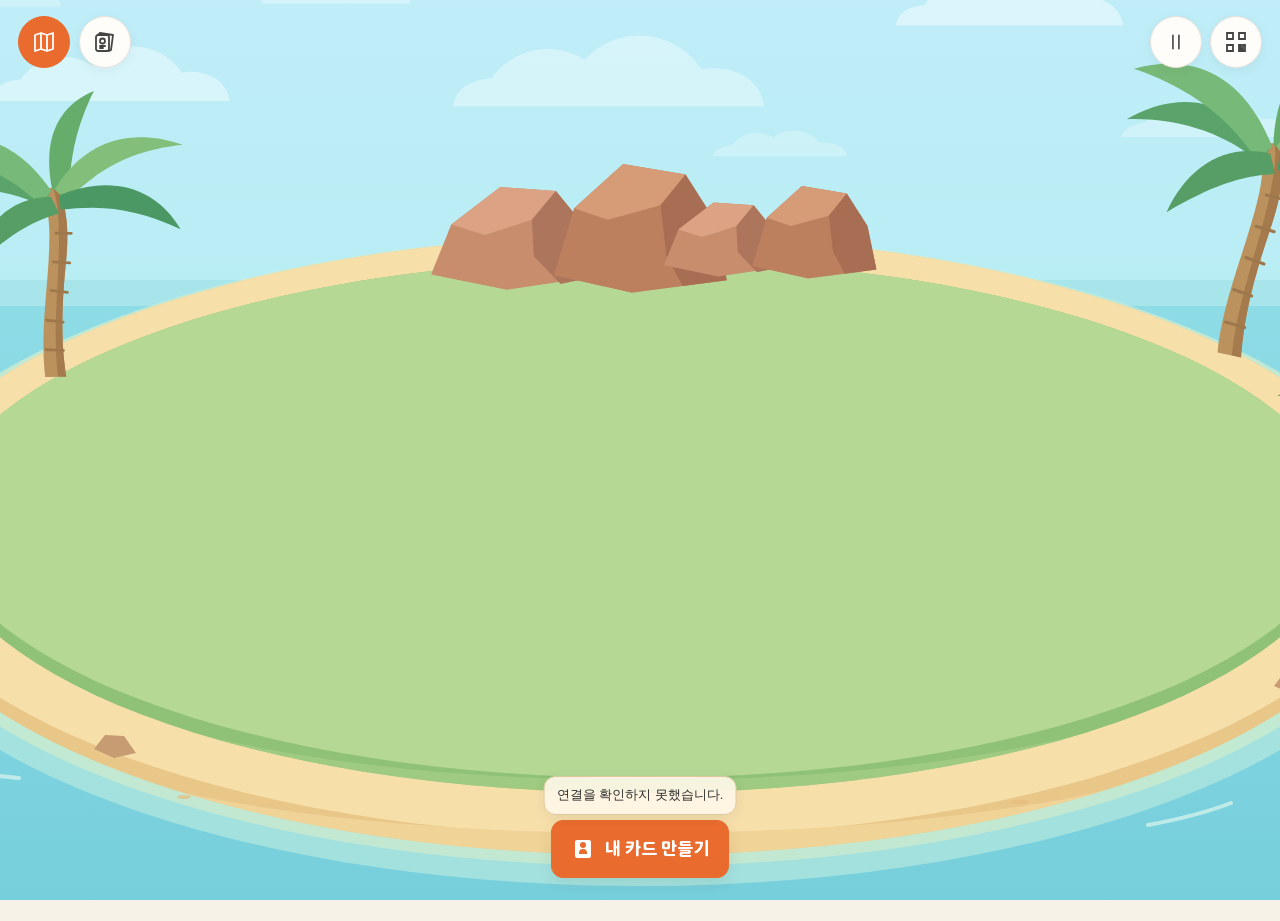
==== commit 7e4316c5: "Open QR sharing and improve card browsing, drawing, and mobile PNG saving" ====
--- a/career-day-test/index.html
+++ b/career-day-test/index.html
@@ -1,6 +1,6 @@
-<!doctype html><html lang="ko"><head><meta charset="utf-8"><meta name="viewport" content="width=device-width,initial-scale=1,viewport-fit=cover"><meta http-equiv="Content-Security-Policy" content="default-src 'self' data: blob:; script-src 'self'; style-src 'self' 'unsafe-inline'; img-src 'self' data: blob:; connect-src 'self'; object-src 'none'; base-uri 'self'; form-action 'none'"><meta name="theme-color" content="#e39a54"><title>Hope Creator · Smilemates</title><link rel="stylesheet" href="./studio/style.css"><link rel="stylesheet" href="./studio/island.css"><link rel="stylesheet" href="./studio/fonts.css"><link rel="stylesheet" href="./studio/world.css"><link rel="stylesheet" href="./studio/profile-card.css"><link rel="stylesheet" href="./studio/editor.css"></head><body><div id="hc-root">
+<!doctype html><html lang="ko"><head><meta charset="utf-8"><meta name="viewport" content="width=device-width,initial-scale=1,viewport-fit=cover"><meta http-equiv="Content-Security-Policy" content="default-src 'self' data: blob:; script-src 'self'; style-src 'self' 'unsafe-inline'; img-src 'self' data: blob:; connect-src 'self' https://hope-creator-island.echoi0130.workers.dev wss://hope-creator-island.echoi0130.workers.dev; object-src 'none'; base-uri 'self'; form-action 'none'"><meta name="robots" content="noindex,nofollow"><meta name="theme-color" content="#e39a54"><title>Hope Creator · Smilemates</title><link rel="stylesheet" href="./studio/style.css"><link rel="stylesheet" href="./studio/island.css"><link rel="stylesheet" href="./studio/fonts.css"><link rel="stylesheet" href="./studio/world.css"><link rel="stylesheet" href="./studio/profile-card.css"><link rel="stylesheet" href="./studio/editor.css"><link rel="stylesheet" href="./studio/card-board.css"></head><body><div id="hc-root">
 <nav class="island-controls" aria-label="보기 방식"><div class="view-switch"><button type="button" id="world-view" class="selected" aria-pressed="true" aria-label="섬 보기" title="섬 보기"><svg class="hud-icon" viewBox="0 0 24 24" fill="none" stroke="currentColor" stroke-width="1.8" stroke-linecap="round" stroke-linejoin="round" aria-hidden="true"><path d="m3 5 6-2 6 2 6-2v16l-6 2-6-2-6 2zM9 3v16M15 5v16"/></svg></button><button type="button" id="grid-view" aria-pressed="false" aria-label="카드 모아보기" title="카드 모아보기"><svg class="hud-icon" viewBox="0 0 24 24" fill="none" stroke="currentColor" stroke-width="1.8" stroke-linecap="round" stroke-linejoin="round" aria-hidden="true"><path d="m5 5 2-2 13 2-2 15-2 1"/><rect x="3" y="5" width="13" height="16" rx="2"/><path d="M7 16h5M7 18h3"/><circle cx="9.5" cy="11" r="2.5"/></svg></button></div><div class="utility-controls"><button id="motion-toggle" class="utility-button" aria-label="움직임 멈추기" title="움직임 멈추기">Ⅱ</button><button id="qr-open" class="utility-button" aria-label="휴대폰 접속 QR" title="휴대폰 접속 QR"><svg viewBox="0 0 24 24" aria-hidden="true"><path d="M3 3h6v6H3zM15 3h6v6h-6zM3 15h6v6H3zM15 15h2v2h-2zM19 15h2v6h-6v-2h4z"/></svg></button></div></nav>
-<main><div class="world" id="world" tabindex="0" role="region" aria-label="스마일메이츠 섬"><div class="island-stage" id="island-stage"><img class="island-landscape" src="./studio/assets/island.svg" alt=""><div id="avatars" class="avatars"></div></div></div><div id="card-grid" class="card-grid" hidden></div><div id="empty-state" hidden></div><div id="connection-notice" class="connection-notice" hidden></div></main>
+<main><div class="world" id="world" tabindex="0" role="region" aria-label="스마일메이츠 섬"><div class="island-stage" id="island-stage"><img class="island-landscape" src="./studio/assets/island.svg" alt=""><div id="avatars" class="avatars"></div></div></div><section id="card-board" aria-label="카드 모아보기" hidden><div id="card-grid" tabindex="0" aria-label="가로로 넘기는 자기소개 카드"></div><div class="card-board-controls" hidden><button type="button" class="button" id="card-board-previous" aria-controls="card-grid">이전</button><button type="button" class="button" id="card-board-play" aria-controls="card-grid">일시 정지</button><button type="button" class="button" id="card-board-next" aria-controls="card-grid">다음</button></div></section><div id="empty-state" hidden></div><div id="connection-notice" class="connection-notice" hidden></div></main>
 <div class="my-card-dock"><button id="dock-button" class="button primary"><svg class="hud-icon" viewBox="0 0 24 24" fill="none" stroke="currentColor" stroke-width="1.8" stroke-linecap="round" stroke-linejoin="round" aria-hidden="true"><rect x="4" y="3" width="16" height="18" rx="3"/><circle cx="12" cy="9" r="2.5"/><path d="M8 17c.4-2.1 1.8-3.2 4-3.2s3.6 1.1 4 3.2"/></svg><span class="caption">내 카드 만들기</span></button></div>
 <dialog id="editor" class="editor-dialog"><div class="dialog-header"><h2>자기소개 카드</h2><button class="icon-button close-editor" aria-label="카드 만들기 닫기">×</button></div><form id="profile-form" class="resume-sheet">
 <div class="resume-top">
@@ -35,6 +35,15 @@
 <dialog id="mate-dialog" class="editor-dialog mate-dialog"><div class="dialog-header"><h2 id="mate-picker-title">메이트 선택</h2><button type="button" class="icon-button" id="mate-close" aria-label="메이트 선택 닫기">×</button></div><div class="mate-picker-body"><div id="mate-options" class="mate-options"></div></div></dialog>
 <dialog id="character-dialog" class="editor-dialog character-dialog"><div class="dialog-header"><h2 aria-label="캐릭터 그리기"><svg width="28" height="28" viewBox="0 0 24 24" fill="none" stroke="currentColor" stroke-width="1.7" stroke-linecap="round" stroke-linejoin="round" aria-hidden="true"><path d="m10 14 8-11a2 2 0 0 1 3 3L10 16M4 20c5 1 7-1 7-4a3 3 0 0 0-6 0c0 2-1 3-2 4zM13 10l3 3"/></svg></h2><button type="button" class="icon-button" id="character-close" aria-label="캐릭터 편집 닫기">×</button></div><div class="character-body"><div class="drawing-layout"><aside class="drawing-reference"><div id="reference-mate" aria-label="참고 메이트"></div></aside><details id="drawing-details" open><summary><span>직접 그리기</span><span aria-hidden="true">✎</span></summary><div class="drawing-tools"><div id="pen-colors" class="pen-colors"></div><button type="button" id="thin-pen" class="tool selected" aria-pressed="true">가는 펜</button><button type="button" id="thick-pen" class="tool" aria-pressed="false">굵은 펜</button></div><div class="canvas-wrap"><canvas id="drawing" width="600" height="600" aria-label="캐릭터 그림판"></canvas><span class="canvas-hint" id="canvas-hint"></span></div><div class="drawing-actions"><button type="button" id="undo-drawing" class="text-button">되돌리기</button><button type="button" id="clear-drawing" class="text-button">모두 지우기</button></div></details></div><button type="button" id="character-done" class="button primary full">완료</button></div></dialog>
 <dialog id="profile-dialog" class="profile-dialog" aria-label="자기소개 카드"><div class="profile-controls"><span id="profile-kind" class="preview-label"></span><button class="icon-button" id="close-profile" aria-label="소개 카드 닫기">×</button></div><div id="profile-viewport" class="profile-viewport" tabindex="0" aria-label="카드 내용"><article id="profile-card" class="profile-card profile-sheet"></article></div><div id="reaction-stage" class="reaction-stage" aria-live="polite"></div><div id="reaction-buttons" class="reaction-buttons"><button data-reaction="empathy" type="button" aria-label="공감해">❤️ 공감</button><button data-reaction="cool" type="button" aria-label="멋져">👏 멋져</button><button data-reaction="cheer" type="button" aria-label="응원해">🙌 응원</button><button data-reaction="curious" type="button" aria-label="궁금해">💭 궁금해</button></div><div class="profile-actions"><button class="button" id="edit-profile">수정</button><button class="button" id="save-image">이미지 저장</button><button class="button primary" id="present-card" aria-pressed="false">크게 보기</button></div></dialog>
+<dialog id="image-save-dialog" class="editor-dialog" aria-labelledby="image-save-title">
+  <div class="dialog-header"><h2 id="image-save-title">카드 이미지 저장</h2><button type="button" class="icon-button" id="image-save-close" aria-label="이미지 닫기">×</button></div>
+  <div class="image-save-scroll"><img id="image-save-preview" alt="내 자기소개 카드 이미지"></div>
+  <div class="image-save-actions">
+    <p>사진에 저장하려면 ‘기기 저장·공유’를 누르거나 이미지를 길게 눌러 주세요.</p>
+    <div><button type="button" class="button primary" id="image-save-share" hidden>기기 저장·공유</button><a class="button" id="image-save-download" download>PNG 다운로드</a></div>
+    <p id="image-save-status" role="status"></p>
+  </div>
+</dialog>
 <dialog id="qr-dialog" class="qr-dialog"><button id="qr-close" class="icon-button" aria-label="QR 닫기">×</button><img src="./studio/assets/join-qr.svg" alt="휴대폰 접속 QR"><a href="./">휴대폰 접속</a></dialog>
 <div id="toast" class="toast" role="status" aria-live="polite" hidden></div></div><script type="module" src="./studio/app.js"></script></body></html>
 
--- a/career-day-test/studio/profile-card.css
+++ b/career-day-test/studio/profile-card.css
@@ -17,6 +17,39 @@
 #hc-root #profile-card .identity-copy h2{margin:0;color:#292a2d;font-family:var(--font-display);font-size:clamp(24px,7.1vw,30px);font-weight:800;font-variation-settings:'DANC' 50;line-height:1.22;letter-spacing:-.035em;white-space:normal;overflow-wrap:anywhere;word-break:keep-all}
 #hc-root #profile-card .identity-job{display:block;margin:8px 0 0;color:#82634f;font-family:var(--font-body);font-size:14px;font-weight:400;line-height:1.45;letter-spacing:-.015em;white-space:pre-wrap;word-break:keep-all;overflow-wrap:anywhere}
 #hc-root #profile-card .identity-job:empty{display:none}
+#hc-root #profile-card .card-identity>.mate-portrait,
+#hc-root #profile-card .card-identity>.mate-portrait.drawn {
+  flex-basis: min(var(--portrait-size), 24%);
+  width: min(var(--portrait-size), 24%);
+  height: auto;
+  aspect-ratio: 1;
+}
+#hc-root #profile-card .identity-dopamine {
+  flex: 0 0 clamp(83px, 31%, 132px);
+  min-width: 0;
+  padding: 7px 8px;
+  border: 1px solid #e9b291;
+  border-radius: 9px;
+  background: #fff8f1;
+  font-family: var(--font-body);
+  overflow-wrap: anywhere;
+}
+#hc-root #profile-card .identity-dopamine h3 {
+  margin: 0 0 3px;
+  color: #864c2d;
+  font-size: 12px;
+  font-weight: 700;
+  line-height: 1.35;
+  word-break: keep-all;
+}
+#hc-root #profile-card .identity-dopamine p {
+  margin: 0;
+  color: #493226;
+  font-size: 14px;
+  font-weight: 600;
+  line-height: 1.4;
+  white-space: pre-wrap;
+}
 #hc-root #profile-card .card-body{display:flex;flex-direction:column;gap:var(--card-gap);margin:0;padding:var(--card-pad)}
 #hc-root #profile-card .story-block{position:relative;display:block;min-width:0;margin:0;padding:0;border:0;background:transparent}
 #hc-root #profile-card .story-block+.story-block{padding-top:var(--card-gap);border-top:1px solid #efe7de}
@@ -32,9 +65,6 @@
 #hc-root #profile-card .story-block.current .story-label{font-weight:700}
 #hc-root #profile-card .story-block.current .story-text{font-weight:500}
 #hc-root #profile-card .story-block.current+.story-block{padding-top:0;border-top:0}
-#hc-root #profile-card .story-block.dopamine .story-top{min-height:0;margin-bottom:5px}
-#hc-root #profile-card .story-block.dopamine .story-label{color:#79716a;font-weight:500}
-#hc-root #profile-card .story-block.dopamine .story-text{font-size:max(16px,calc(var(--card-font-size) - 2px));color:#66615d;font-weight:400}
 #hc-root #profile-card .story-block.concern .story-label{color:#68615c}
 #hc-root #profile-card .profile-sheet-footer{margin:0;padding:0 var(--card-pad) var(--card-pad);font-size:12px;line-height:1.4;color:#a38a78}
 #hc-root #profile-dialog>.reaction-buttons{position:relative;bottom:auto;display:grid;grid-template-columns:repeat(4,minmax(0,1fr));flex:0 0 auto;gap:6px;min-height:44px;margin:9px 0 0;padding:0;background:transparent;z-index:25}
@@ -59,18 +89,80 @@
   #hc-root #profile-dialog[open]{width:calc(100vw - 16px);max-height:calc(100dvh - 16px);padding:9px;border-radius:20px}
   #hc-root #profile-dialog>.profile-controls{margin-bottom:6px}
   #hc-root #profile-dialog.presenting[open]{width:100vw;max-width:none;height:100dvh;max-height:100dvh;margin:0;padding:max(6px,env(safe-area-inset-top)) 8px max(6px,env(safe-area-inset-bottom));border:0;border-radius:0;box-shadow:none}
-  #hc-root #profile-card .card-identity{gap:12px}
-  #hc-root #profile-card .identity-copy h2{font-size:27px}
+  #hc-root #profile-card .card-identity{gap:8px}
+  #hc-root #profile-card .identity-copy h2{font-size:clamp(22px,6vw,27px)}
+  #hc-root #profile-card .identity-dopamine{padding:6px}
   #hc-root #profile-card .identity-job{font-size:14px;margin-top:7px}
   #hc-root #profile-card .story-top{gap:5px 7px}
   #hc-root #profile-dialog>.profile-actions>.button{padding:8px 6px}
 }
 @media(max-width:340px){
-  #hc-root #profile-card .card-identity{gap:9px}
-  #hc-root #profile-card .identity-copy h2{font-size:24px}
+  #hc-root #profile-card .card-identity{gap:6px}
+  #hc-root #profile-card .identity-copy h2{font-size:22px}
   #hc-root #profile-card .story-top{align-items:flex-start;gap:5px}
   #hc-root #profile-card .mate-tag{font-size:12px}
   #hc-root #profile-dialog>.reaction-buttons{gap:4px}
   #hc-root #profile-dialog>.reaction-buttons>button{font-size:13px}
 }
 @media(prefers-reduced-motion:reduce){#hc-root #profile-dialog::backdrop{backdrop-filter:none}}
+#hc-root #image-save-dialog {
+  width: min(480px, calc(100% - 24px));
+  max-height: calc(100dvh - 24px);
+  overflow: hidden;
+}
+
+#hc-root #image-save-dialog[open] {
+  display: flex;
+  flex-direction: column;
+}
+
+#hc-root #image-save-dialog .dialog-header {
+  flex: none;
+  padding: 8px 12px;
+}
+
+#hc-root #image-save-dialog .image-save-scroll {
+  min-height: 0;
+  overflow: auto;
+  padding-inline: 12px;
+  overscroll-behavior: contain;
+}
+
+#hc-root #image-save-preview {
+  display: block;
+  width: 100%;
+  height: auto;
+}
+
+#hc-root #image-save-dialog .image-save-actions {
+  flex: none;
+  padding: 10px 12px max(12px, env(safe-area-inset-bottom));
+}
+
+#hc-root #image-save-dialog .image-save-actions p {
+  margin: 0 0 7px;
+  color: #5c5048;
+  font-size: 14px;
+  line-height: 1.4;
+}
+
+#hc-root #image-save-dialog .image-save-actions > div {
+  display: flex;
+  flex-wrap: wrap;
+  gap: 6px;
+}
+
+#hc-root #image-save-dialog .image-save-actions .button {
+  display: inline-flex;
+  flex: 1 1 auto;
+  align-items: center;
+  justify-content: center;
+  min-height: 44px;
+  padding: 8px 10px;
+  text-decoration: none;
+}
+
+#hc-root #image-save-dialog .button[hidden],
+#hc-root #image-save-status:empty {
+  display: none;
+}
--- a/career-day-test/studio/editor.css
+++ b/career-day-test/studio/editor.css
@@ -25,12 +25,15 @@
 
 #hc-root #editor .resume-photo {
   display: grid;
+  grid-template-columns: minmax(0, 1fr);
   place-items: center;
   min-height: 148px;
   padding: 8px 6px 22px;
 }
 
 #hc-root #editor #preview-art {
+  justify-self: stretch;
+  width: auto;
   min-height: 0;
 }
 
@@ -53,9 +56,11 @@
 }
 
 #hc-root #editor .photo-lock {
-  inset: auto auto 5px 7px;
+  inset: 8px 6px 22px;
+  display: grid;
+  place-items: center;
   background: transparent;
-  color: #8b6b56;
+  color: #694a36;
 }
 
 #hc-root #editor .photo-lock[hidden] {
@@ -71,6 +76,14 @@
 #hc-root #editor .photo-edit svg {
   width: 19px;
   height: 19px;
+}
+
+#hc-root #editor .photo-lock svg {
+  width: 30px;
+  height: 30px;
+  padding: 3px;
+  border-radius: 50%;
+  background: #fff8efee;
 }
 
 #hc-root #editor .resume-row {
@@ -196,3 +209,11 @@
     height: 110px;
   }
 }
+
+#hc-root #character-dialog .canvas-wrap {
+  background: #e0e5ec;
+}
+
+#hc-root #character-dialog .pen-color.is-white {
+  box-shadow: inset 0 0 0 1px #7e8792;
+}
--- a/career-day-test/studio/card-board.css
+++ b/career-day-test/studio/card-board.css
@@ -0,0 +1,84 @@
+#hc-root #card-board {
+  position: absolute;
+  inset: 0;
+  display: grid;
+  grid-template-rows: minmax(0, 1fr) 44px;
+  gap: 8px;
+  padding-block: 71px max(82px, calc(env(safe-area-inset-bottom) + 72px));
+  background: radial-gradient(ellipse at 50% 42%, #fffdfa 12%, #fff4eb 88%);
+}
+
+#hc-root #card-grid {
+  --board-gutter: clamp(14px, 4vw, 76px);
+  position: relative;
+  display: grid;
+  grid-auto-flow: column;
+  grid-auto-columns: clamp(240px, 26vw, 318px);
+  grid-template-rows: minmax(0, 1fr);
+  align-items: center;
+  gap: clamp(12px, 2vw, 26px);
+  min-width: 0;
+  padding: 7px var(--board-gutter);
+  overflow-x: auto;
+  overflow-y: hidden;
+  overscroll-behavior-inline: contain;
+  scrollbar-width: none;
+  scroll-padding-inline: var(--board-gutter);
+  scroll-snap-type: x mandatory;
+}
+
+#hc-root #card-grid::-webkit-scrollbar { display: none; }
+
+#hc-root #card-grid .mini-card {
+  width: 100%;
+  height: min(100%, 365px);
+  min-height: 0;
+  max-height: 100%;
+  padding: 14px 12px;
+  border-radius: 16px;
+  scroll-snap-align: start;
+}
+
+#hc-root #card-grid .mini-card > .mate-portrait {
+  width: min(100%, 205px);
+  height: min(64%, 205px);
+  max-height: 64%;
+  aspect-ratio: auto;
+}
+
+#hc-root #card-grid .mini-card:focus-visible {
+  outline-offset: -4px;
+}
+
+#hc-root #card-board .card-board-controls {
+  display: flex;
+  gap: 7px;
+  justify-content: center;
+}
+
+#hc-root #card-board .card-board-controls > button {
+  min-height: 44px;
+  min-width: 70px;
+  padding: 4px 12px;
+  border-radius: 10px;
+  line-height: 1.25;
+}
+
+#hc-root #card-board[hidden],
+#hc-root #card-board .card-board-controls[hidden] { display: none; }
+
+#hc-root #card-board:not([hidden]) ~ #empty-state:not([hidden]) {
+  position: absolute;
+  inset: 46% 16px auto;
+  text-align: center;
+}
+
+#hc-root #card-board:not([hidden]) ~ #connection-notice {
+  bottom: calc(max(82px, env(safe-area-inset-bottom) + 72px) + 49px);
+  pointer-events: none;
+}
+
+@media (max-width: 650px) {
+  #hc-root #card-grid { grid-auto-columns: min(75vw, 327px); }
+  #hc-root #card-grid .mini-card { height: min(100%, 350px); }
+}
